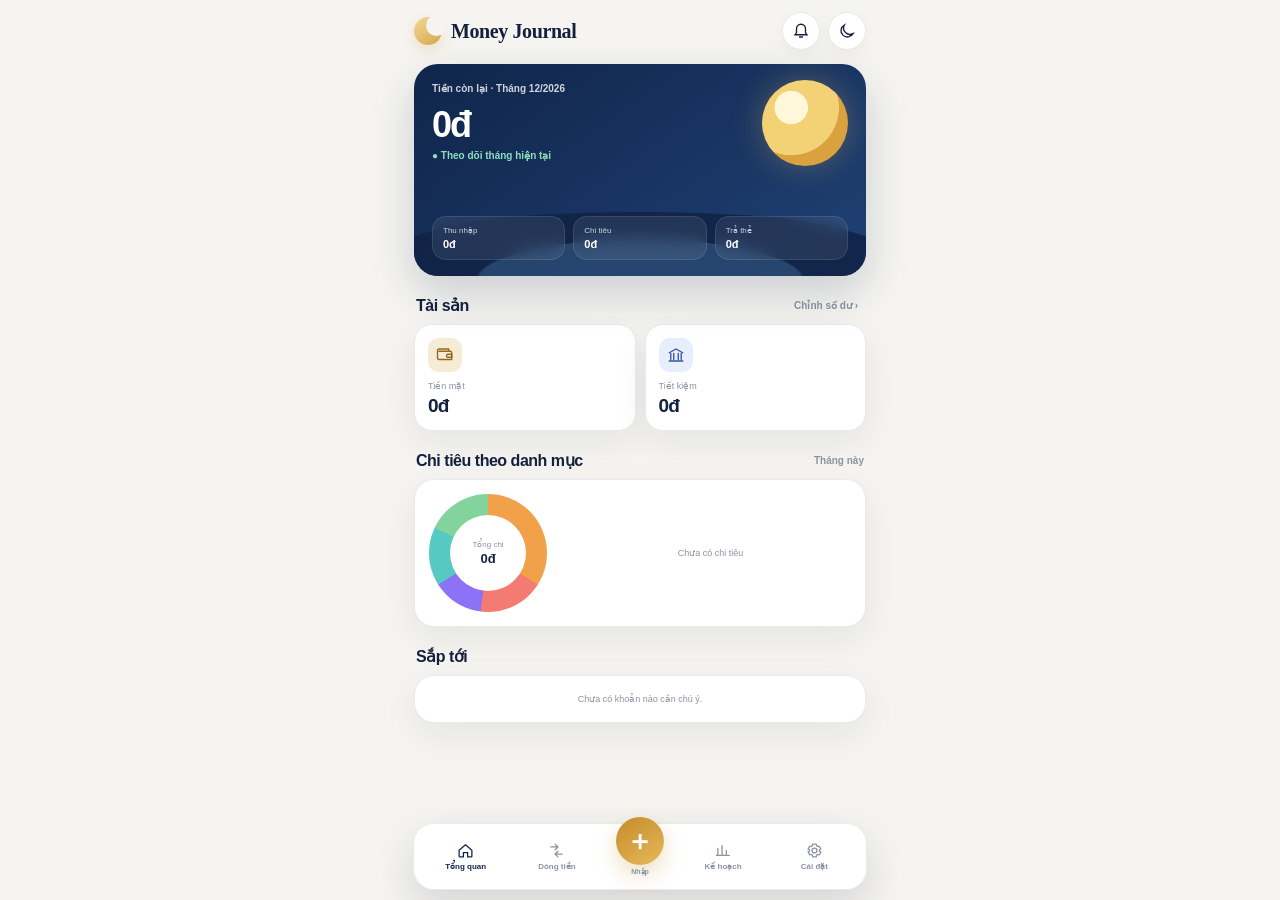
==== index.html @ 88f32cf6 "feat: switch app shell to V12 reference-inspired UI" ====
<!doctype html><html lang="vi"><head><meta charset="utf-8"><meta name="viewport" content="width=device-width,initial-scale=1,viewport-fit=cover,user-scalable=no"><meta name="theme-color" content="#f5f4f0"><meta name="apple-mobile-web-app-capable" content="yes"><meta name="apple-mobile-web-app-status-bar-style" content="default"><meta name="apple-mobile-web-app-title" content="Money Journal"><link rel="manifest" href="manifest.webmanifest"><link rel="icon" href="icon.svg" type="image/svg+xml"><title>Money Journal</title><script>(function(){try{document.documentElement.dataset.theme=localStorage.getItem('mj_theme_mode')==='dark'?'dark':'light'}catch(e){}})();</script><link rel="stylesheet" href="./v120.css?v=1200"></head><body><div class="app"><header class="topbar"><div class="brand"><span class="brand-mark"></span><b>Money Journal</b></div><div class="top-actions"><button class="icon-btn" aria-label="Thông báo"><svg viewBox="0 0 24 24" fill="none" stroke="currentColor" stroke-width="1.8" stroke-linecap="round"><path d="M6 9a6 6 0 0 1 12 0v5l2 3H4l2-3zM10 20h4"/></svg></button><button class="icon-btn" id="themeBtn" aria-label="Đổi giao diện"><svg viewBox="0 0 24 24" fill="none" stroke="currentColor" stroke-width="1.8" stroke-linecap="round"><path d="M20 15.5A8.5 8.5 0 0 1 8.5 4 8.5 8.5 0 1 0 20 15.5Z"/></svg></button></div></header><main id="screen" class="screen"></main></div><nav class="bottom-nav" aria-label="Điều hướng"><button class="active" data-page="home"><svg viewBox="0 0 24 24" fill="none" stroke="currentColor" stroke-width="1.8" stroke-linecap="round" stroke-linejoin="round"><path d="M3 11.5 12 4l9 7.5V20a1 1 0 0 1-1 1h-5v-6H9v6H4a1 1 0 0 1-1-1z"/></svg><span>Tổng quan</span></button><button data-page="flow"><svg viewBox="0 0 24 24" fill="none" stroke="currentColor" stroke-width="1.8" stroke-linecap="round" stroke-linejoin="round"><path d="M4 7h10M10 3l4 4-4 4M20 17H10m4-4-4 4 4 4"/></svg><span>Dòng tiền</span></button><button class="add" id="addBtn" aria-label="Nhập giao dịch"><span>＋</span><small>Nhập</small></button><button data-page="plan"><svg viewBox="0 0 24 24" fill="none" stroke="currentColor" stroke-width="1.8" stroke-linecap="round"><path d="M4 19V9m6 10V5m6 14v-7m4 7H2"/></svg><span>Kế hoạch</span></button><button data-page="settings"><svg viewBox="0 0 24 24" fill="none" stroke="currentColor" stroke-width="1.8" stroke-linecap="round" stroke-linejoin="round"><circle cx="12" cy="12" r="3.5"/><path d="M19 12a7 7 0 0 0-.1-1l2-1-2-4-2 .5a7 7 0 0 0-1.8-1L14.5 3h-5L9 5.5a7 7 0 0 0-1.8 1L5 6 3 10l2 1a7 7 0 0 0 0 2l-2 1 2 4 2.2-.5a7 7 0 0 0 1.8 1L9.5 21h5l.5-2.5a7 7 0 0 0 1.8-1L19 18l2-4-2-1a7 7 0 0 0 0-1Z"/></svg><span>Cài đặt</span></button></nav><div class="overlay" id="overlay"></div><script src="./v120.js?v=1200" defer></script></body></html>
---- v120.css ----
*{box-sizing:border-box}html{color-scheme:light}html[data-theme="dark"]{color-scheme:dark}:root{--bg:#f5f4f0;--surface:#fff;--surface2:#f4f5f7;--ink:#14213d;--muted:#8a93a3;--line:#e8eaf0;--navy:#11264b;--navy2:#1d3a69;--gold:#d6a64b;--gold2:#efc56d;--green:#18a66a;--red:#ed5d6e;--blue:#6f8ff6;--cyan:#55c9c2;--violet:#8c72f6;--orange:#f0a14a;--shadow:0 12px 36px rgba(20,33,61,.07)}html[data-theme="dark"]{--bg:#0b101a;--surface:#111a28;--surface2:#182334;--ink:#f6f8fb;--muted:#91a0b5;--line:#243248;--shadow:0 16px 38px rgba(0,0,0,.28)}html,body{margin:0;min-height:100%;background:var(--bg);color:var(--ink);font-family:-apple-system,BlinkMacSystemFont,"SF Pro Display","Segoe UI",sans-serif;-webkit-tap-highlight-color:transparent}body{padding-bottom:92px}.app{width:min(480px,100%);margin:auto;padding:calc(12px + env(safe-area-inset-top)) 14px 24px}.topbar{display:flex;align-items:center;justify-content:space-between;margin-bottom:14px}.brand{display:flex;align-items:center;gap:9px}.brand-mark{width:28px;height:28px;border-radius:50%;background:linear-gradient(145deg,#f3d995,var(--gold));position:relative;box-shadow:0 5px 14px rgba(214,166,75,.22)}.brand-mark:after{content:"";position:absolute;width:21px;height:21px;border-radius:50%;background:var(--bg);right:-5px;top:-2px}.brand b{font-family:Georgia,"Times New Roman",serif;font-size:20px;letter-spacing:-.02em}.top-actions{display:flex;gap:8px}.icon-btn{width:38px;height:38px;border-radius:50%;border:1px solid var(--line);background:var(--surface);display:grid;place-items:center;color:var(--ink);box-shadow:0 5px 16px rgba(20,33,61,.04)}.icon-btn svg{width:18px;height:18px}.screen{min-height:72vh}.hero{position:relative;overflow:hidden;border-radius:24px;padding:19px 18px 17px;min-height:212px;background:linear-gradient(145deg,#10254a,#1f4175);color:#fff;box-shadow:0 18px 44px rgba(17,38,75,.18)}.hero:before{content:"";position:absolute;width:86px;height:86px;border-radius:50%;right:18px;top:16px;background:radial-gradient(circle at 34% 32%,#fff7d9 0 20%,#f3d276 21% 58%,#d9a23e 59% 100%);box-shadow:0 0 32px rgba(244,205,111,.28)}.hero:after{content:"";position:absolute;left:-10%;right:-10%;height:76px;bottom:-12px;border-radius:50% 50% 0 0;background:radial-gradient(ellipse at 50% 90%,#27476f 0 42%,#102346 43% 74%,transparent 75%);opacity:.9}.hero>*{position:relative;z-index:2}.hero-label{font-size:10px;font-weight:700;opacity:.8}.hero-amount{font-size:36px;font-weight:900;letter-spacing:-.055em;margin:10px 0 4px}.hero-delta{font-size:10px;color:#8de0bd;font-weight:750}.hero-grid{position:absolute;left:18px;right:18px;bottom:16px;display:grid;grid-template-columns:repeat(3,1fr);gap:8px;z-index:3}.hero-stat{background:rgba(255,255,255,.08);border:1px solid rgba(255,255,255,.1);border-radius:14px;padding:9px 10px;backdrop-filter:blur(8px)}.hero-stat small{display:block;font-size:8px;color:#cad3e5}.hero-stat b{display:block;font-size:11px;margin-top:3px}.section-head{display:flex;align-items:center;justify-content:space-between;margin:20px 2px 9px}.section-head h2{margin:0;font-size:16px;letter-spacing:-.03em}.section-head button,.section-head span{border:0;background:none;color:var(--muted);font-size:10px;font-weight:700}.asset-grid{display:grid;grid-template-columns:1fr 1fr;gap:9px}.asset-card{background:var(--surface);border:1px solid var(--line);border-radius:18px;padding:13px;box-shadow:var(--shadow)}.asset-icon,.tx-icon,.cat-icon,.set-icon{width:34px;height:34px;border-radius:11px;display:grid;place-items:center;background:#f6ebd4;color:#946820}.asset-icon.blue{background:#e9eefc;color:#3456a8}.asset-icon svg,.tx-icon svg,.cat-icon svg,.set-icon svg{width:18px;height:18px}.asset-card small{display:block;color:var(--muted);font-size:9px;margin-top:9px}.asset-card b{display:block;font-size:19px;letter-spacing:-.04em;margin-top:4px}.asset-card em{font-style:normal;color:var(--green);font-size:9px;font-weight:750}.panel{background:var(--surface);border:1px solid var(--line);border-radius:20px;box-shadow:var(--shadow)}.category-panel{padding:14px}.cat-top{display:flex;justify-content:space-between;align-items:center;margin-bottom:10px}.cat-top b{font-size:13px}.period-chip{padding:6px 9px;border-radius:999px;background:var(--surface2);font-size:9px;color:var(--muted);font-weight:750}.cat-wrap{display:grid;grid-template-columns:126px 1fr;gap:15px;align-items:center}.donut{--p1:40%;--p2:65%;width:118px;height:118px;border-radius:50%;background:conic-gradient(var(--orange) 0 34%,#f47b72 34% 52%,var(--violet) 52% 66%,var(--cyan) 66% 82%,#83d39c 82% 100%);display:grid;place-items:center}.donut:after{content:"";width:76px;height:76px;border-radius:50%;background:var(--surface);position:absolute}.donut{position:relative}.donut-center{position:relative;z-index:2;text-align:center}.donut-center small{display:block;font-size:8px;color:var(--muted)}.donut-center b{display:block;font-size:13px;margin-top:2px}.legend{display:grid;gap:8px}.legend-row{display:grid;grid-template-columns:8px 1fr auto;gap:7px;align-items:center}.legend-dot{width:8px;height:8px;border-radius:50%}.legend-row b{font-size:9px}.legend-row span{font-size:9px;color:var(--muted)}.upcoming{overflow:hidden}.up-row{display:grid;grid-template-columns:36px minmax(0,1fr) auto;gap:10px;align-items:center;padding:12px 13px;border-bottom:1px solid var(--line)}.up-row:last-child{border-bottom:0}.up-row .tx-icon{width:34px;height:34px}.up-row b{display:block;font-size:11px}.up-row small{display:block;margin-top:2px;font-size:9px;color:var(--muted)}.up-row strong{font-size:11px}.page-head{display:flex;justify-content:space-between;align-items:center;margin-bottom:12px}.page-head h1{margin:0;font-family:Georgia,"Times New Roman",serif;font-size:26px}.page-head .actions{display:flex;gap:7px}.seg{display:grid;grid-template-columns:repeat(3,1fr);background:var(--surface2);border-radius:13px;padding:3px;margin-bottom:10px}.seg button{height:36px;border:0;border-radius:10px;background:transparent;color:var(--muted);font-size:10px;font-weight:800}.seg button.active{background:var(--navy);color:#fff;box-shadow:0 6px 14px rgba(17,38,75,.14)}.search-wrap{position:relative;margin-bottom:10px}.search-wrap svg{position:absolute;left:12px;top:50%;transform:translateY(-50%);width:16px;height:16px;color:var(--muted)}.search{width:100%;height:42px;border:1px solid var(--line);border-radius:13px;background:var(--surface);color:var(--ink);padding:0 40px;font-size:11px}.summary-card{padding:13px;margin-bottom:12px}.summary-title{font-size:10px;font-weight:800;margin-bottom:10px}.summary-grid{display:grid;grid-template-columns:1fr 1fr;gap:8px}.summary-grid div{padding-right:8px;border-right:1px solid var(--line)}.summary-grid div:last-child{border-right:0}.summary-grid small{display:block;color:var(--muted);font-size:8px}.summary-grid b{display:block;font-size:17px;margin-top:4px}.summary-grid .income b{color:var(--green)}.summary-grid .out b{color:var(--red)}.flow-bar{height:7px;border-radius:99px;overflow:hidden;background:var(--surface2);display:flex;margin-top:11px}.flow-bar i:first-child{background:#64d7b4}.flow-bar i:last-child{background:#f39aaa}.day-head{display:flex;justify-content:space-between;margin:14px 2px 3px}.day-head b{font-size:11px}.day-head span{font-size:10px;color:var(--muted)}.tx-list{overflow:hidden}.tx{display:grid;grid-template-columns:38px minmax(0,1fr) auto;gap:10px;align-items:center;width:100%;padding:10px 12px;border:0;border-bottom:1px solid var(--line);background:transparent;color:inherit;text-align:left}.tx:last-child{border-bottom:0}.tx-icon{border-radius:50%}.tx-main b{display:block;font-size:11px}.tx-main small{display:block;color:var(--muted);font-size:8.5px;margin-top:2px}.tx-right{text-align:right}.tx-right b{display:block;font-size:10.5px}.tx-right small{display:block;color:var(--muted);font-size:8px;margin-top:2px}.add-screen{max-width:460px;margin:auto}.add-title{display:flex;align-items:center;justify-content:space-between;margin-bottom:12px}.add-title h1{font-family:Georgia,"Times New Roman",serif;font-size:24px;margin:0}.type-toggle{display:grid;grid-template-columns:1fr 1fr;background:var(--surface2);padding:3px;border-radius:13px;margin-bottom:12px}.type-toggle button{height:38px;border:0;background:transparent;border-radius:10px;font-size:10px;font-weight:800;color:var(--muted)}.type-toggle button.active{background:var(--navy);color:#fff}.cat-scroller{display:flex;gap:9px;overflow:auto;scrollbar-width:none;margin-bottom:14px}.cat-scroller::-webkit-scrollbar{display:none}.cat-choice{min-width:58px;text-align:center;border:0;background:none;color:var(--muted)}.cat-choice .cat-icon{margin:auto;border-radius:50%;background:var(--surface2);color:var(--ink)}.cat-choice.active .cat-icon{background:#fff1d4;color:#a36e14;outline:1px solid #edce88}.cat-choice span{display:block;font-size:8px;margin-top:5px}.field{margin-bottom:10px}.field label{display:block;font-size:9px;color:var(--muted);margin:0 0 5px 2px}.input-row{display:flex;align-items:center;gap:10px;min-height:48px;border:1px solid var(--line);background:var(--surface);border-radius:13px;padding:0 12px}.input-row svg{width:17px;height:17px;color:var(--ink);flex:0 0 auto}.input-row input,.input-row select{width:100%;border:0;outline:0;background:transparent;color:var(--ink);font:600 11px inherit}.amount-input{height:62px;font-size:27px!important;font-weight:900!important;letter-spacing:-.04em}.attach-box{border:1px dashed #cfd5df;border-radius:16px;padding:9px;display:grid;grid-template-columns:1fr 1fr;gap:8px;background:color-mix(in srgb,var(--surface) 70%,transparent)}.attach-btn{border:0;border-radius:12px;background:var(--surface2);min-height:64px;color:var(--ink);display:grid;place-items:center;align-content:center;gap:5px;font-size:9px;font-weight:750}.attach-btn svg{width:20px;height:20px}.attach-note{grid-column:1/-1;text-align:center;color:var(--muted);font-size:8px}.save-btn{width:100%;height:48px;border:0;border-radius:14px;background:var(--navy);color:#fff;font-size:11px;font-weight:850;margin-top:14px}.budget-card{padding:14px}.ring-row{display:grid;grid-template-columns:112px 1fr;gap:14px;align-items:center}.budget-ring{--pct:68%;width:104px;height:104px;border-radius:50%;background:conic-gradient(var(--gold) var(--pct),var(--surface2) 0);display:grid;place-items:center;position:relative}.budget-ring:after{content:"";position:absolute;inset:12px;border-radius:50%;background:var(--surface)}.budget-ring b{position:relative;z-index:2;font-size:21px}.budget-meta{display:grid;gap:10px}.budget-meta small{display:block;color:var(--muted);font-size:8px}.budget-meta b{display:block;font-size:12px;margin-top:2px}.goal-card{display:grid;grid-template-columns:1fr 72px;gap:10px;align-items:center;padding:14px;margin-top:10px}.goal-card b{display:block;font-size:12px}.goal-card small{display:block;color:var(--muted);font-size:8px;margin-top:3px}.goal-art{width:68px;height:68px;border-radius:50%;background:linear-gradient(#dbe5f5 0 45%,#f2a98a 46% 50%,#41628a 51% 100%);position:relative;overflow:hidden}.goal-art:after{content:"";position:absolute;width:28px;height:28px;border-radius:50%;background:#fff2cc;right:8px;top:7px}.meter{height:5px;border-radius:99px;background:var(--surface2);overflow:hidden;margin-top:9px}.meter i{display:block;height:100%;border-radius:99px;background:linear-gradient(90deg,var(--navy),#6f8ff6)}.settings-card{overflow:hidden}.setting{display:grid;grid-template-columns:36px 1fr auto;gap:10px;align-items:center;padding:12px;border-bottom:1px solid var(--line)}.setting:last-child{border-bottom:0}.set-icon{width:32px;height:32px;background:var(--surface2);color:var(--ink)}.setting b{display:block;font-size:10.5px}.setting small{display:block;color:var(--muted);font-size:8px;margin-top:2px}.setting button{border:0;background:none;color:var(--muted);font-size:10px;font-weight:800}.danger{color:var(--red)!important}.bottom-nav{position:fixed;left:50%;bottom:calc(10px + env(safe-area-inset-bottom));transform:translateX(-50%);width:min(454px,calc(100% - 16px));height:67px;border:1px solid var(--line);border-radius:21px;background:color-mix(in srgb,var(--surface) 94%,transparent);box-shadow:0 16px 42px rgba(20,33,61,.15);backdrop-filter:blur(22px);display:grid;grid-template-columns:1fr 1fr .82fr 1fr 1fr;z-index:70;padding:6px}.bottom-nav button{border:0;background:none;color:var(--muted);display:grid;place-items:center;align-content:center;gap:3px;font-size:8px;font-weight:750}.bottom-nav svg{width:17px;height:17px}.bottom-nav button.active{color:var(--navy)}html[data-theme="dark"] .bottom-nav button.active{color:var(--gold2)}.bottom-nav .add{margin-top:-20px}.bottom-nav .add span{width:48px;height:48px;border-radius:50%;background:linear-gradient(145deg,#c58b2b,#e6b95a);color:#fff;display:grid;place-items:center;font-size:27px;box-shadow:0 9px 22px rgba(197,139,43,.28)}.bottom-nav .add small{font-size:7px;color:var(--muted)}.empty{padding:18px;text-align:center;color:var(--muted);font-size:9px}.overlay{position:fixed;inset:0;background:rgba(7,13,24,.54);backdrop-filter:blur(8px);display:none;align-items:flex-end;z-index:100}.overlay.show{display:flex}.sheet{width:min(480px,100%);margin:auto;background:var(--surface);border-radius:24px 24px 0 0;padding:14px 14px calc(18px + env(safe-area-inset-bottom))}.sheet h2{margin:0 0 12px;font-size:18px}.sheet-actions{display:flex;gap:8px;margin-top:12px}.sheet-actions button{height:44px;border-radius:12px;font-size:10px;font-weight:800}.sheet-actions .primary{flex:1;border:0;background:var(--navy);color:#fff}.sheet-actions .secondary{border:1px solid var(--line);background:var(--surface2);color:var(--ink);padding:0 13px}@media(max-width:390px){.hero-amount{font-size:32px}.cat-wrap{grid-template-columns:110px 1fr}.donut{width:104px;height:104px}.donut:after{width:67px;height:67px}.asset-card b{font-size:17px}.ring-row{grid-template-columns:100px 1fr}.budget-ring{width:92px;height:92px}}
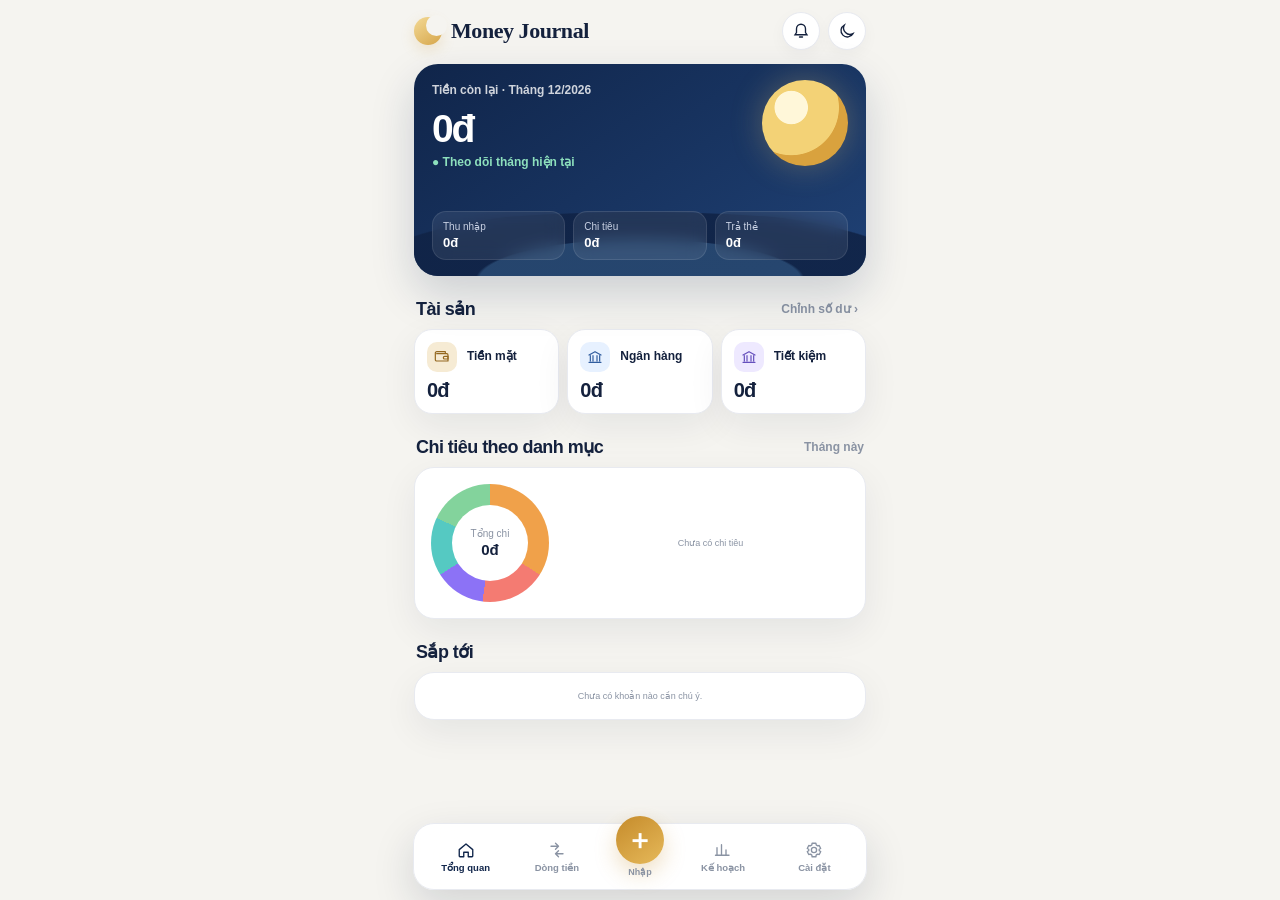
==== commit 93ba9f44: "Load V12.1 typography and asset reconciliation" ====
--- a/index.html
+++ b/index.html
@@ -1 +1 @@
-<!doctype html><html lang="vi"><head><meta charset="utf-8"><meta name="viewport" content="width=device-width,initial-scale=1,viewport-fit=cover,user-scalable=no"><meta name="theme-color" content="#f5f4f0"><meta name="apple-mobile-web-app-capable" content="yes"><meta name="apple-mobile-web-app-status-bar-style" content="default"><meta name="apple-mobile-web-app-title" content="Money Journal"><link rel="manifest" href="manifest.webmanifest"><link rel="icon" href="icon.svg" type="image/svg+xml"><title>Money Journal</title><script>(function(){try{document.documentElement.dataset.theme=localStorage.getItem('mj_theme_mode')==='dark'?'dark':'light'}catch(e){}})();</script><link rel="stylesheet" href="./v120.css?v=1200"></head><body><div class="app"><header class="topbar"><div class="brand"><span class="brand-mark"></span><b>Money Journal</b></div><div class="top-actions"><button class="icon-btn" aria-label="Thông báo"><svg viewBox="0 0 24 24" fill="none" stroke="currentColor" stroke-width="1.8" stroke-linecap="round"><path d="M6 9a6 6 0 0 1 12 0v5l2 3H4l2-3zM10 20h4"/></svg></button><button class="icon-btn" id="themeBtn" aria-label="Đổi giao diện"><svg viewBox="0 0 24 24" fill="none" stroke="currentColor" stroke-width="1.8" stroke-linecap="round"><path d="M20 15.5A8.5 8.5 0 0 1 8.5 4 8.5 8.5 0 1 0 20 15.5Z"/></svg></button></div></header><main id="screen" class="screen"></main></div><nav class="bottom-nav" aria-label="Điều hướng"><button class="active" data-page="home"><svg viewBox="0 0 24 24" fill="none" stroke="currentColor" stroke-width="1.8" stroke-linecap="round" stroke-linejoin="round"><path d="M3 11.5 12 4l9 7.5V20a1 1 0 0 1-1 1h-5v-6H9v6H4a1 1 0 0 1-1-1z"/></svg><span>Tổng quan</span></button><button data-page="flow"><svg viewBox="0 0 24 24" fill="none" stroke="currentColor" stroke-width="1.8" stroke-linecap="round" stroke-linejoin="round"><path d="M4 7h10M10 3l4 4-4 4M20 17H10m4-4-4 4 4 4"/></svg><span>Dòng tiền</span></button><button class="add" id="addBtn" aria-label="Nhập giao dịch"><span>＋</span><small>Nhập</small></button><button data-page="plan"><svg viewBox="0 0 24 24" fill="none" stroke="currentColor" stroke-width="1.8" stroke-linecap="round"><path d="M4 19V9m6 10V5m6 14v-7m4 7H2"/></svg><span>Kế hoạch</span></button><button data-page="settings"><svg viewBox="0 0 24 24" fill="none" stroke="currentColor" stroke-width="1.8" stroke-linecap="round" stroke-linejoin="round"><circle cx="12" cy="12" r="3.5"/><path d="M19 12a7 7 0 0 0-.1-1l2-1-2-4-2 .5a7 7 0 0 0-1.8-1L14.5 3h-5L9 5.5a7 7 0 0 0-1.8 1L5 6 3 10l2 1a7 7 0 0 0 0 2l-2 1 2 4 2.2-.5a7 7 0 0 0 1.8 1L9.5 21h5l.5-2.5a7 7 0 0 0 1.8-1L19 18l2-4-2-1a7 7 0 0 0 0-1Z"/></svg><span>Cài đặt</span></button></nav><div class="overlay" id="overlay"></div><script src="./v120.js?v=1200" defer></script></body></html>+<!doctype html><html lang="vi"><head><meta charset="utf-8"><meta name="viewport" content="width=device-width,initial-scale=1,viewport-fit=cover,user-scalable=no"><meta name="theme-color" content="#f5f4f0"><meta name="apple-mobile-web-app-capable" content="yes"><meta name="apple-mobile-web-app-status-bar-style" content="default"><meta name="apple-mobile-web-app-title" content="Money Journal"><link rel="manifest" href="manifest.webmanifest"><link rel="icon" href="icon.svg" type="image/svg+xml"><title>Money Journal</title><script>(function(){try{document.documentElement.dataset.theme=localStorage.getItem('mj_theme_mode')==='dark'?'dark':'light'}catch(e){}})();</script><script>(async()=>{try{if('serviceWorker'in navigator){const regs=await navigator.serviceWorker.getRegistrations();await Promise.all(regs.map(r=>r.unregister()))}if('caches'in window){const keys=await caches.keys();await Promise.all(keys.map(k=>caches.delete(k)))}}catch(e){}})();</script><link rel="stylesheet" href="./v120.css?v=1210"><link rel="stylesheet" href="./v121.css?v=1210"></head><body><div class="app"><header class="topbar"><div class="brand"><span class="brand-mark"></span><b>Money Journal</b></div><div class="top-actions"><button class="icon-btn" aria-label="Thông báo"><svg viewBox="0 0 24 24" fill="none" stroke="currentColor" stroke-width="1.8" stroke-linecap="round"><path d="M6 9a6 6 0 0 1 12 0v5l2 3H4l2-3zM10 20h4"/></svg></button><button class="icon-btn" id="themeBtn" aria-label="Đổi giao diện"><svg viewBox="0 0 24 24" fill="none" stroke="currentColor" stroke-width="1.8" stroke-linecap="round"><path d="M20 15.5A8.5 8.5 0 0 1 8.5 4 8.5 8.5 0 1 0 20 15.5Z"/></svg></button></div></header><main id="screen" class="screen"></main></div><nav class="bottom-nav" aria-label="Điều hướng"><button class="active" data-page="home"><svg viewBox="0 0 24 24" fill="none" stroke="currentColor" stroke-width="1.8" stroke-linecap="round" stroke-linejoin="round"><path d="M3 11.5 12 4l9 7.5V20a1 1 0 0 1-1 1h-5v-6H9v6H4a1 1 0 0 1-1-1z"/></svg><span>Tổng quan</span></button><button data-page="flow"><svg viewBox="0 0 24 24" fill="none" stroke="currentColor" stroke-width="1.8" stroke-linecap="round" stroke-linejoin="round"><path d="M4 7h10M10 3l4 4-4 4M20 17H10m4-4-4 4 4 4"/></svg><span>Dòng tiền</span></button><button class="add" id="addBtn" aria-label="Nhập giao dịch"><span>＋</span><small>Nhập</small></button><button data-page="plan"><svg viewBox="0 0 24 24" fill="none" stroke="currentColor" stroke-width="1.8" stroke-linecap="round"><path d="M4 19V9m6 10V5m6 14v-7m4 7H2"/></svg><span>Kế hoạch</span></button><button data-page="settings"><svg viewBox="0 0 24 24" fill="none" stroke="currentColor" stroke-width="1.8" stroke-linecap="round" stroke-linejoin="round"><circle cx="12" cy="12" r="3.5"/><path d="M19 12a7 7 0 0 0-.1-1l2-1-2-4-2 .5a7 7 0 0 0-1.8-1L14.5 3h-5L9 5.5a7 7 0 0 0-1.8 1L5 6 3 10l2 1a7 7 0 0 0 0 2l-2 1 2 4 2.2-.5a7 7 0 0 0 1.8 1L9.5 21h5l.5-2.5a7 7 0 0 0 1.8-1L19 18l2-4-2-1a7 7 0 0 0 0-1Z"/></svg><span>Cài đặt</span></button></nav><div class="overlay" id="overlay"></div><script src="./v120.js?v=1210" defer></script><script src="./v121.js?v=1210" defer></script></body></html>
--- a/v121.css
+++ b/v121.css
@@ -0,0 +1,13 @@
+/* V12.1 readability + asset reconciliation pass */
+html,body{font-size:16px}
+.brand b{font-size:22px}
+.hero-label{font-size:12px}.hero-amount{font-size:39px}.hero-delta{font-size:12px}.hero-stat small{font-size:10px}.hero-stat b{font-size:13px}
+.section-head{margin-top:22px}.section-head h2{font-size:18px}.section-head button,.section-head span{font-size:12px}
+.asset-grid{grid-template-columns:repeat(3,minmax(0,1fr));gap:8px}.asset-card{padding:12px;border-radius:18px;display:grid;grid-template-columns:32px minmax(0,1fr);grid-template-rows:auto auto;column-gap:8px;row-gap:8px;align-items:center;min-width:0}.asset-icon{grid-column:1;grid-row:1;width:30px;height:30px;border-radius:10px}.asset-icon svg{width:16px;height:16px}.asset-card small{grid-column:2;grid-row:1;margin:0;font-size:12px;line-height:1.15;color:var(--ink);font-weight:700;white-space:nowrap;overflow:hidden;text-overflow:ellipsis}.asset-card b{grid-column:1/-1;grid-row:2;margin:0;font-size:20px;line-height:1.05;letter-spacing:-.04em;white-space:nowrap}.asset-icon.bank-live{background:#e7f1ff;color:#315d9f}.asset-icon.save-live{background:#eee9ff;color:#6550bd}
+.category-panel{padding:16px}.donut-center small{font-size:10px}.donut-center b{font-size:15px}.legend-row b,.legend-row span{font-size:11px}.up-row b{font-size:13px}.up-row small{font-size:11px}.up-row strong{font-size:13px}
+.page-head h1{font-size:29px}.seg button{font-size:12px}.search{font-size:13px}.summary-title{font-size:12px}.summary-grid small{font-size:10px}.summary-grid b{font-size:18px}.day-head b{font-size:13px}.day-head span{font-size:12px}
+.tx{grid-template-columns:40px minmax(0,1fr) auto;padding:12px}.tx-main b{font-size:13px}.tx-main small{font-size:10.5px}.tx-right b{font-size:12px}.tx-right small{font-size:10px}
+.add-title h1{font-size:26px}.type-toggle button{font-size:12px}.cat-choice span{font-size:10px}.field label{font-size:11px}.input-row input,.input-row select{font-size:13px}.amount-input{font-size:30px!important}.attach-btn{font-size:11px}.attach-note{font-size:10px}.save-btn{font-size:13px}
+.budget-meta small{font-size:10px}.budget-meta b{font-size:13px}.goal-card b{font-size:13px}.goal-card small{font-size:10px}.setting b{font-size:12px}.setting small{font-size:10px}.setting button{font-size:11px}
+.bottom-nav button{font-size:9.5px}.bottom-nav svg{width:18px;height:18px}.bottom-nav .add small{font-size:9px}
+@media(max-width:390px){.asset-card{grid-template-columns:28px minmax(0,1fr);padding:10px;column-gap:6px}.asset-icon{width:28px;height:28px}.asset-card small{font-size:11px}.asset-card b{font-size:17px}.hero-amount{font-size:37px}.section-head h2{font-size:17px}}
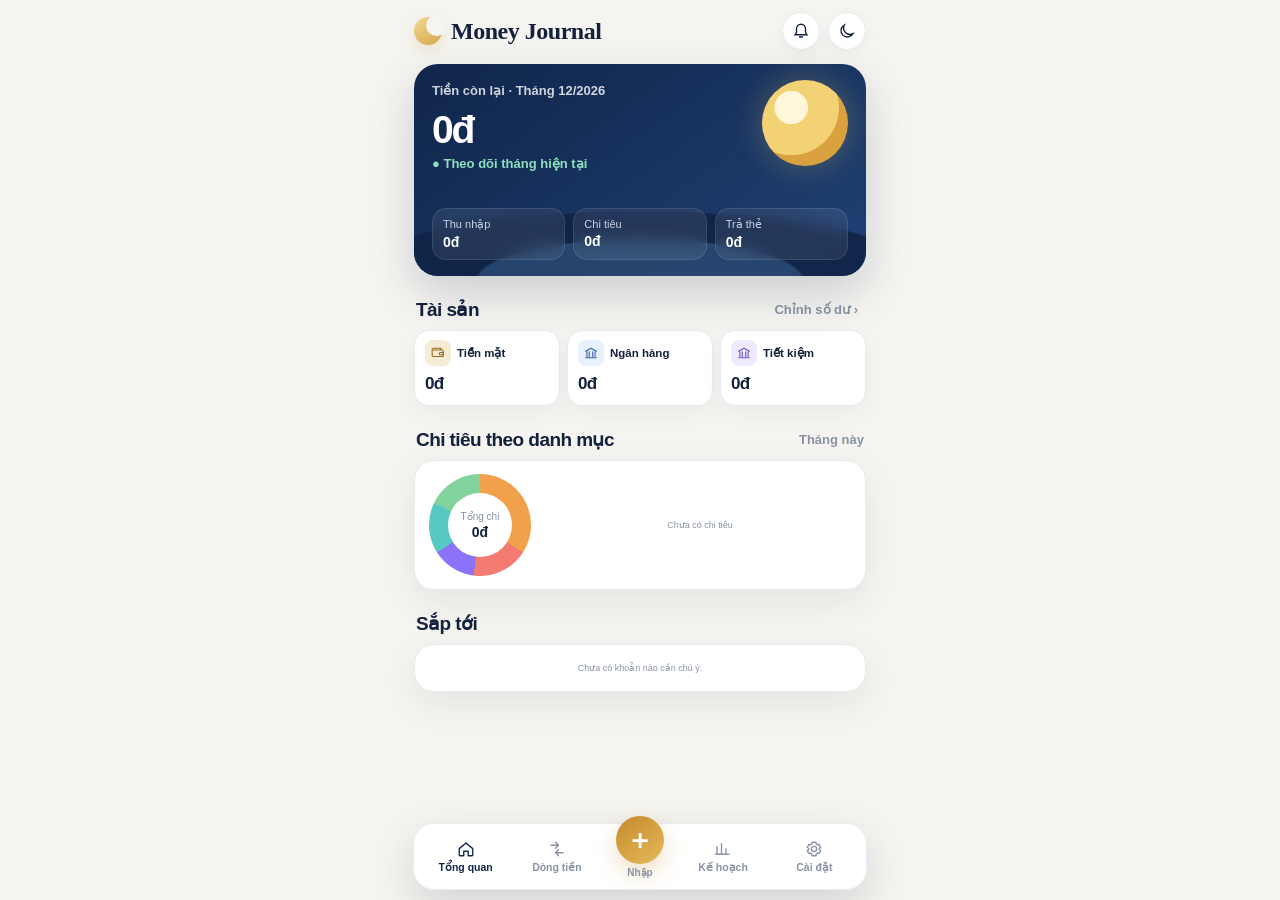
==== commit 5bec5d89: "Promote V12.4 partner reimbursement view to main app" ====
--- a/index.html
+++ b/index.html
@@ -1 +1 @@
-<!doctype html><html lang="vi"><head><meta charset="utf-8"><meta name="viewport" content="width=device-width,initial-scale=1,viewport-fit=cover,user-scalable=no"><meta name="theme-color" content="#f5f4f0"><meta name="apple-mobile-web-app-capable" content="yes"><meta name="apple-mobile-web-app-status-bar-style" content="default"><meta name="apple-mobile-web-app-title" content="Money Journal"><link rel="manifest" href="manifest.webmanifest"><link rel="icon" href="icon.svg" type="image/svg+xml"><title>Money Journal</title><script>(function(){try{document.documentElement.dataset.theme=localStorage.getItem('mj_theme_mode')==='dark'?'dark':'light'}catch(e){}})();</script><script>(async()=>{try{if('serviceWorker'in navigator){const regs=await navigator.serviceWorker.getRegistrations();await Promise.all(regs.map(r=>r.unregister()))}if('caches'in window){const keys=await caches.keys();await Promise.all(keys.map(k=>caches.delete(k)))}}catch(e){}})();</script><link rel="stylesheet" href="./v120.css?v=1210"><link rel="stylesheet" href="./v121.css?v=1210"></head><body><div class="app"><header class="topbar"><div class="brand"><span class="brand-mark"></span><b>Money Journal</b></div><div class="top-actions"><button class="icon-btn" aria-label="Thông báo"><svg viewBox="0 0 24 24" fill="none" stroke="currentColor" stroke-width="1.8" stroke-linecap="round"><path d="M6 9a6 6 0 0 1 12 0v5l2 3H4l2-3zM10 20h4"/></svg></button><button class="icon-btn" id="themeBtn" aria-label="Đổi giao diện"><svg viewBox="0 0 24 24" fill="none" stroke="currentColor" stroke-width="1.8" stroke-linecap="round"><path d="M20 15.5A8.5 8.5 0 0 1 8.5 4 8.5 8.5 0 1 0 20 15.5Z"/></svg></button></div></header><main id="screen" class="screen"></main></div><nav class="bottom-nav" aria-label="Điều hướng"><button class="active" data-page="home"><svg viewBox="0 0 24 24" fill="none" stroke="currentColor" stroke-width="1.8" stroke-linecap="round" stroke-linejoin="round"><path d="M3 11.5 12 4l9 7.5V20a1 1 0 0 1-1 1h-5v-6H9v6H4a1 1 0 0 1-1-1z"/></svg><span>Tổng quan</span></button><button data-page="flow"><svg viewBox="0 0 24 24" fill="none" stroke="currentColor" stroke-width="1.8" stroke-linecap="round" stroke-linejoin="round"><path d="M4 7h10M10 3l4 4-4 4M20 17H10m4-4-4 4 4 4"/></svg><span>Dòng tiền</span></button><button class="add" id="addBtn" aria-label="Nhập giao dịch"><span>＋</span><small>Nhập</small></button><button data-page="plan"><svg viewBox="0 0 24 24" fill="none" stroke="currentColor" stroke-width="1.8" stroke-linecap="round"><path d="M4 19V9m6 10V5m6 14v-7m4 7H2"/></svg><span>Kế hoạch</span></button><button data-page="settings"><svg viewBox="0 0 24 24" fill="none" stroke="currentColor" stroke-width="1.8" stroke-linecap="round" stroke-linejoin="round"><circle cx="12" cy="12" r="3.5"/><path d="M19 12a7 7 0 0 0-.1-1l2-1-2-4-2 .5a7 7 0 0 0-1.8-1L14.5 3h-5L9 5.5a7 7 0 0 0-1.8 1L5 6 3 10l2 1a7 7 0 0 0 0 2l-2 1 2 4 2.2-.5a7 7 0 0 0 1.8 1L9.5 21h5l.5-2.5a7 7 0 0 0 1.8-1L19 18l2-4-2-1a7 7 0 0 0 0-1Z"/></svg><span>Cài đặt</span></button></nav><div class="overlay" id="overlay"></div><script src="./v120.js?v=1210" defer></script><script src="./v121.js?v=1210" defer></script></body></html>+<!doctype html><html lang="vi"><head><meta charset="utf-8"><meta name="viewport" content="width=device-width,initial-scale=1,viewport-fit=cover,user-scalable=no"><meta name="theme-color" content="#f5f4f0"><meta name="apple-mobile-web-app-capable" content="yes"><meta name="apple-mobile-web-app-status-bar-style" content="default"><meta name="apple-mobile-web-app-title" content="Money Journal"><link rel="manifest" href="manifest.webmanifest"><link rel="icon" href="icon.svg" type="image/svg+xml"><title>Money Journal</title><script>(function(){try{document.documentElement.dataset.theme=localStorage.getItem('mj_theme_mode')==='dark'?'dark':'light'}catch(e){}})();</script><script>(async()=>{try{if('serviceWorker'in navigator){const regs=await navigator.serviceWorker.getRegistrations();await Promise.all(regs.map(r=>r.unregister()))}if('caches'in window){const keys=await caches.keys();await Promise.all(keys.map(k=>caches.delete(k)))}}catch(e){}})();</script><link rel="stylesheet" href="./v120.css?v=1240"><link rel="stylesheet" href="./v121.css?v=1240"><link rel="stylesheet" href="./v122.css?v=1240"><link rel="stylesheet" href="./v123.css?v=1240"><link rel="stylesheet" href="./v124.css?v=1240"></head><body><div class="app"><header class="topbar"><div class="brand"><span class="brand-mark"></span><b>Money Journal</b></div><div class="top-actions"><button class="icon-btn" aria-label="Thông báo"><svg viewBox="0 0 24 24" fill="none" stroke="currentColor" stroke-width="1.8" stroke-linecap="round"><path d="M6 9a6 6 0 0 1 12 0v5l2 3H4l2-3zM10 20h4"/></svg></button><button class="icon-btn" id="themeBtn" aria-label="Đổi giao diện"><svg viewBox="0 0 24 24" fill="none" stroke="currentColor" stroke-width="1.8" stroke-linecap="round"><path d="M20 15.5A8.5 8.5 0 0 1 8.5 4 8.5 8.5 0 1 0 20 15.5Z"/></svg></button></div></header><main id="screen" class="screen"></main></div><nav class="bottom-nav" aria-label="Điều hướng"><button class="active" data-page="home"><svg viewBox="0 0 24 24" fill="none" stroke="currentColor" stroke-width="1.8" stroke-linecap="round" stroke-linejoin="round"><path d="M3 11.5 12 4l9 7.5V20a1 1 0 0 1-1 1h-5v-6H9v6H4a1 1 0 0 1-1-1z"/></svg><span>Tổng quan</span></button><button data-page="flow"><svg viewBox="0 0 24 24" fill="none" stroke="currentColor" stroke-width="1.8" stroke-linecap="round" stroke-linejoin="round"><path d="M4 7h10M10 3l4 4-4 4M20 17H10m4-4-4 4 4 4"/></svg><span>Dòng tiền</span></button><button class="add" id="addBtn" aria-label="Nhập giao dịch"><span>＋</span><small>Nhập</small></button><button data-page="plan"><svg viewBox="0 0 24 24" fill="none" stroke="currentColor" stroke-width="1.8" stroke-linecap="round"><path d="M4 19V9m6 10V5m6 14v-7m4 7H2"/></svg><span>Kế hoạch</span></button><button data-page="settings"><svg viewBox="0 0 24 24" fill="none" stroke="currentColor" stroke-width="1.8" stroke-linecap="round" stroke-linejoin="round"><circle cx="12" cy="12" r="3.5"/><path d="M19 12a7 7 0 0 0-.1-1l2-1-2-4-2 .5a7 7 0 0 0-1.8-1L14.5 3h-5L9 5.5a7 7 0 0 0-1.8 1L5 6 3 10l2 1a7 7 0 0 0 0 2l-2 1 2 4 2.2-.5a7 7 0 0 0 1.8 1L9.5 21h5l.5-2.5a7 7 0 0 0 1.8-1L19 18l2-4-2-1a7 7 0 0 0 0-1Z"/></svg><span>Cài đặt</span></button></nav><div class="overlay" id="overlay"></div><script src="./v120.js?v=1240" defer></script><script src="./v121.js?v=1240" defer></script><script src="./v123.js?v=1240" defer></script><script src="./v124.js?v=1240" defer></script></body></html>
--- a/v122.css
+++ b/v122.css
@@ -0,0 +1,15 @@
+/* V12.2 visible refinement: asset hierarchy + compact legend + larger readable type */
+html,body{font-size:17px}
+.brand b{font-size:24px}.hero-label{font-size:13px}.hero-delta{font-size:13px}.hero-stat small{font-size:11px}.hero-stat b{font-size:14px}
+.section-head h2{font-size:19px}.section-head button,.section-head span{font-size:13px}
+/* Asset cards: icon + title are one clear header row, value below */
+.asset-grid{grid-template-columns:repeat(3,minmax(0,1fr));gap:9px}
+.asset-card{display:grid!important;grid-template-columns:34px minmax(0,1fr)!important;grid-template-rows:34px auto!important;gap:9px 8px!important;align-items:center!important;padding:13px!important;min-height:104px!important}
+.asset-card .asset-icon{grid-column:1!important;grid-row:1!important;width:34px!important;height:34px!important;margin:0!important}
+.asset-card small{grid-column:2!important;grid-row:1!important;align-self:center!important;margin:0!important;font-size:13px!important;font-weight:800!important;color:var(--ink)!important;line-height:1.15!important}
+.asset-card b{grid-column:1/-1!important;grid-row:2!important;margin:0!important;font-size:21px!important;line-height:1!important;white-space:nowrap!important}
+/* Donut: percentage sits immediately beside category, not stranded at the far edge */
+.category-panel{padding:16px 15px!important}.cat-wrap{grid-template-columns:124px minmax(0,1fr)!important;gap:14px!important}.legend{gap:9px!important}.legend-row{display:grid!important;grid-template-columns:9px max-content max-content!important;justify-content:start!important;align-items:center!important;column-gap:7px!important}.legend-row b{font-size:13px!important;white-space:nowrap!important}.legend-row span{font-size:12px!important;font-weight:800!important;color:var(--muted)!important;background:var(--surface2)!important;border-radius:999px!important;padding:2px 6px!important;white-space:nowrap!important}.legend-dot{width:9px!important;height:9px!important}.donut-center small{font-size:11px!important}.donut-center b{font-size:16px!important}
+/* Readability pass across the rest of the app */
+.page-head h1{font-size:31px}.seg button{font-size:13px}.search{font-size:14px}.summary-title{font-size:13px}.summary-grid small{font-size:11px}.summary-grid b{font-size:19px}.day-head b{font-size:14px}.day-head span{font-size:13px}.tx-main b{font-size:14px}.tx-main small{font-size:11.5px}.tx-right b{font-size:13px}.tx-right small{font-size:11px}.add-title h1{font-size:28px}.type-toggle button{font-size:13px}.cat-choice span{font-size:11px}.field label{font-size:12px}.input-row input,.input-row select{font-size:14px}.setting b{font-size:13px}.setting small{font-size:11px}.bottom-nav button{font-size:10.5px}.bottom-nav .add small{font-size:10px}
+@media(max-width:390px){.asset-grid{gap:7px}.asset-card{padding:10px!important;grid-template-columns:30px minmax(0,1fr)!important;grid-template-rows:30px auto!important}.asset-card .asset-icon{width:30px!important;height:30px!important}.asset-card small{font-size:11.5px!important}.asset-card b{font-size:17px!important}.cat-wrap{grid-template-columns:112px minmax(0,1fr)!important;gap:10px!important}.legend-row{grid-template-columns:8px max-content max-content!important;column-gap:5px!important}.legend-row b{font-size:11.5px!important}.legend-row span{font-size:11px!important;padding:2px 5px!important}}
--- a/v123.css
+++ b/v123.css
@@ -0,0 +1,13 @@
+/* V12.3 compact assets + truthful donut */
+/* Asset cards should support the page, not dominate it */
+.asset-grid{grid-template-columns:repeat(3,minmax(0,1fr))!important;gap:7px!important}
+.asset-card{min-height:76px!important;padding:9px 10px!important;border-radius:15px!important;grid-template-columns:26px minmax(0,1fr)!important;grid-template-rows:26px auto!important;gap:6px 6px!important;box-shadow:0 7px 22px rgba(20,33,61,.045)!important}
+.asset-card .asset-icon{width:26px!important;height:26px!important;border-radius:8px!important}
+.asset-card .asset-icon svg{width:14px!important;height:14px!important}
+.asset-card small{font-size:11.5px!important;font-weight:750!important;line-height:1.1!important}
+.asset-card b{font-size:17px!important;line-height:1.05!important;letter-spacing:-.035em!important}
+
+/* Category block: compact and internally consistent */
+.category-panel{padding:13px 14px!important}.cat-wrap{grid-template-columns:108px minmax(0,1fr)!important;gap:12px!important}.donut{width:102px!important;height:102px!important}.donut:after{width:64px!important;height:64px!important}.donut-center small{font-size:10px!important}.donut-center b{font-size:14px!important}.legend{gap:7px!important}.legend-row{grid-template-columns:8px max-content max-content!important;column-gap:6px!important}.legend-dot{width:8px!important;height:8px!important}.legend-row b{font-size:12px!important}.legend-row span{font-size:11px!important;padding:1px 5px!important}
+
+@media(max-width:390px){.asset-card{min-height:70px!important;padding:8px!important;grid-template-columns:24px minmax(0,1fr)!important;grid-template-rows:24px auto!important}.asset-card .asset-icon{width:24px!important;height:24px!important}.asset-card small{font-size:10.5px!important}.asset-card b{font-size:15px!important}.cat-wrap{grid-template-columns:96px minmax(0,1fr)!important;gap:9px!important}.donut{width:92px!important;height:92px!important}.donut:after{width:58px!important;height:58px!important}.legend-row b{font-size:11px!important}.legend-row span{font-size:10.5px!important}}
--- a/v124.css
+++ b/v124.css
@@ -0,0 +1 @@
+.partner-panel{margin-top:14px;padding:15px 14px;border-radius:18px}.partner-title{display:flex;align-items:flex-end;justify-content:space-between;gap:12px;margin-bottom:12px}.partner-title small{font-size:10px;letter-spacing:.12em;color:var(--muted);font-weight:800}.partner-title h2{margin:3px 0 0;font-size:18px}.partner-title>strong{font-size:22px}.partner-summary{display:grid;grid-template-columns:1fr 1fr;gap:8px;margin-bottom:12px}.partner-summary>div{background:var(--surface2);border-radius:14px;padding:10px}.partner-summary small{display:block;font-size:11px;color:var(--muted);margin-bottom:4px}.partner-summary b{font-size:16px}.partner-month{border-top:1px solid var(--line);padding-top:10px;margin-top:10px}.partner-month-head{display:flex;justify-content:space-between;align-items:center;margin-bottom:4px}.partner-month-head b{font-size:14px}.partner-month-head span{font-size:12px;font-weight:800;color:var(--orange)}.partner-row{display:grid;grid-template-columns:minmax(0,1fr) auto;gap:10px;padding:9px 0;border-bottom:1px solid var(--line)}.partner-row-main b,.partner-row-right strong{font-size:13px}.partner-row-main small,.partner-row-right small{display:block;margin-top:2px;font-size:10.5px;color:var(--muted);line-height:1.35}.partner-row-right{text-align:right}.partner-row-right .due{color:var(--orange)}.partner-row-right .paid{color:var(--green)}.partner-total{display:flex;justify-content:space-between;gap:10px;padding-top:9px;font-size:11px}.partner-total span{color:var(--muted)}.partner-total b{font-size:13px}.partner-note{font-size:10.5px;line-height:1.45;color:var(--muted);margin:12px 0 0}.partner-panel+.section-head{margin-top:18px}@media(max-width:390px){.partner-title>strong{font-size:20px}.partner-summary b{font-size:15px}.partner-row{gap:7px}.partner-row-main b,.partner-row-right strong{font-size:12px}}
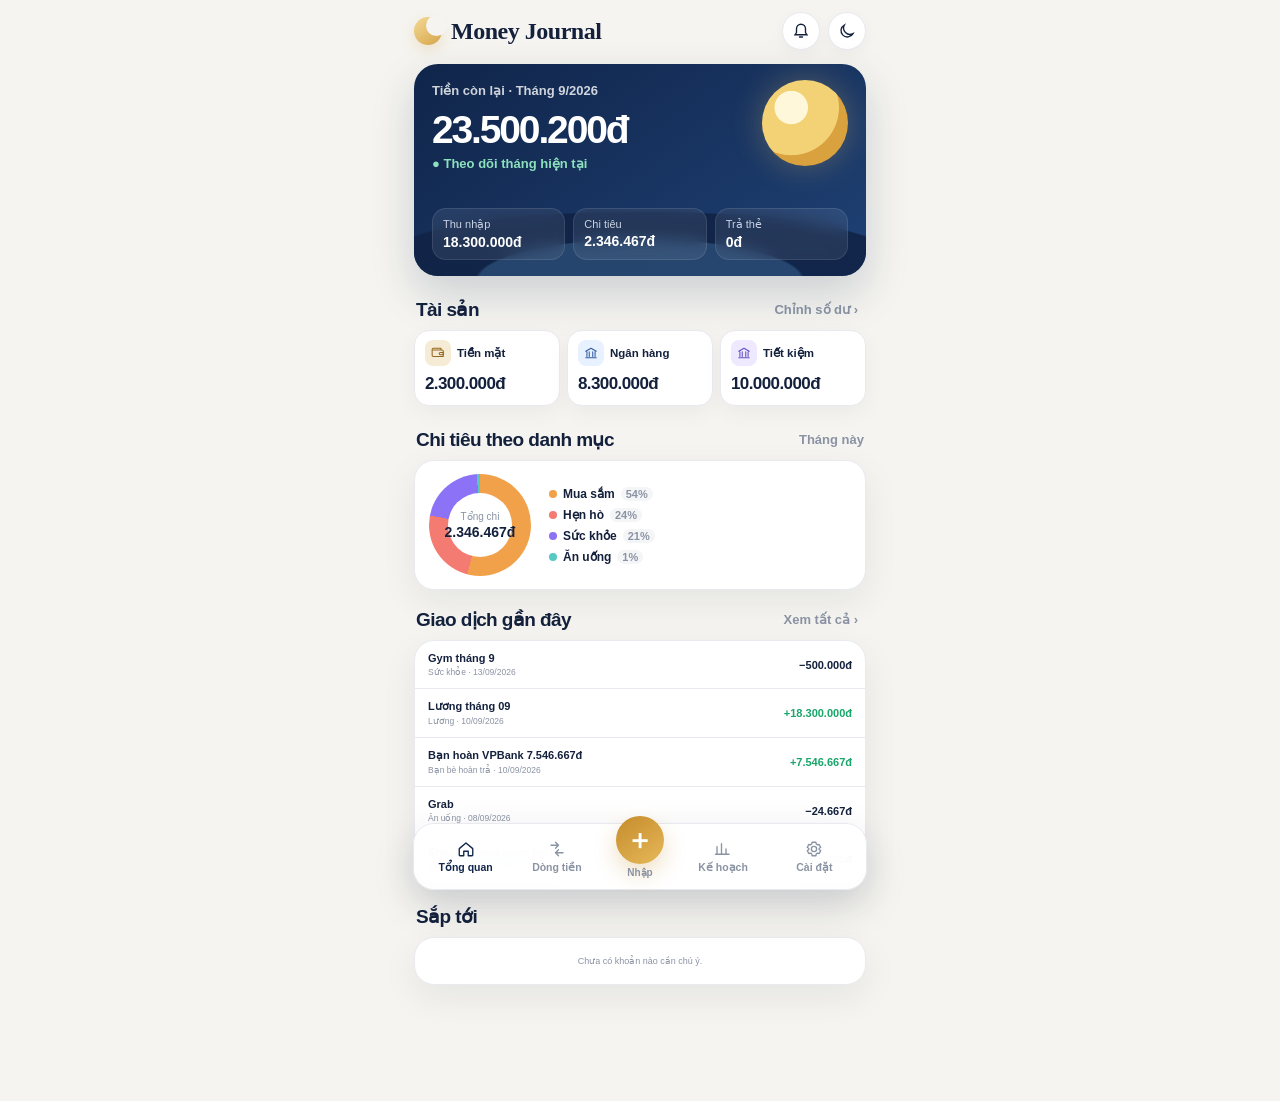
==== commit 78d1d8c0: "Load V12.5 data sync and add-screen polish" ====
--- a/index.html
+++ b/index.html
@@ -1 +1 @@
-<!doctype html><html lang="vi"><head><meta charset="utf-8"><meta name="viewport" content="width=device-width,initial-scale=1,viewport-fit=cover,user-scalable=no"><meta name="theme-color" content="#f5f4f0"><meta name="apple-mobile-web-app-capable" content="yes"><meta name="apple-mobile-web-app-status-bar-style" content="default"><meta name="apple-mobile-web-app-title" content="Money Journal"><link rel="manifest" href="manifest.webmanifest"><link rel="icon" href="icon.svg" type="image/svg+xml"><title>Money Journal</title><script>(function(){try{document.documentElement.dataset.theme=localStorage.getItem('mj_theme_mode')==='dark'?'dark':'light'}catch(e){}})();</script><script>(async()=>{try{if('serviceWorker'in navigator){const regs=await navigator.serviceWorker.getRegistrations();await Promise.all(regs.map(r=>r.unregister()))}if('caches'in window){const keys=await caches.keys();await Promise.all(keys.map(k=>caches.delete(k)))}}catch(e){}})();</script><link rel="stylesheet" href="./v120.css?v=1240"><link rel="stylesheet" href="./v121.css?v=1240"><link rel="stylesheet" href="./v122.css?v=1240"><link rel="stylesheet" href="./v123.css?v=1240"><link rel="stylesheet" href="./v124.css?v=1240"></head><body><div class="app"><header class="topbar"><div class="brand"><span class="brand-mark"></span><b>Money Journal</b></div><div class="top-actions"><button class="icon-btn" aria-label="Thông báo"><svg viewBox="0 0 24 24" fill="none" stroke="currentColor" stroke-width="1.8" stroke-linecap="round"><path d="M6 9a6 6 0 0 1 12 0v5l2 3H4l2-3zM10 20h4"/></svg></button><button class="icon-btn" id="themeBtn" aria-label="Đổi giao diện"><svg viewBox="0 0 24 24" fill="none" stroke="currentColor" stroke-width="1.8" stroke-linecap="round"><path d="M20 15.5A8.5 8.5 0 0 1 8.5 4 8.5 8.5 0 1 0 20 15.5Z"/></svg></button></div></header><main id="screen" class="screen"></main></div><nav class="bottom-nav" aria-label="Điều hướng"><button class="active" data-page="home"><svg viewBox="0 0 24 24" fill="none" stroke="currentColor" stroke-width="1.8" stroke-linecap="round" stroke-linejoin="round"><path d="M3 11.5 12 4l9 7.5V20a1 1 0 0 1-1 1h-5v-6H9v6H4a1 1 0 0 1-1-1z"/></svg><span>Tổng quan</span></button><button data-page="flow"><svg viewBox="0 0 24 24" fill="none" stroke="currentColor" stroke-width="1.8" stroke-linecap="round" stroke-linejoin="round"><path d="M4 7h10M10 3l4 4-4 4M20 17H10m4-4-4 4 4 4"/></svg><span>Dòng tiền</span></button><button class="add" id="addBtn" aria-label="Nhập giao dịch"><span>＋</span><small>Nhập</small></button><button data-page="plan"><svg viewBox="0 0 24 24" fill="none" stroke="currentColor" stroke-width="1.8" stroke-linecap="round"><path d="M4 19V9m6 10V5m6 14v-7m4 7H2"/></svg><span>Kế hoạch</span></button><button data-page="settings"><svg viewBox="0 0 24 24" fill="none" stroke="currentColor" stroke-width="1.8" stroke-linecap="round" stroke-linejoin="round"><circle cx="12" cy="12" r="3.5"/><path d="M19 12a7 7 0 0 0-.1-1l2-1-2-4-2 .5a7 7 0 0 0-1.8-1L14.5 3h-5L9 5.5a7 7 0 0 0-1.8 1L5 6 3 10l2 1a7 7 0 0 0 0 2l-2 1 2 4 2.2-.5a7 7 0 0 0 1.8 1L9.5 21h5l.5-2.5a7 7 0 0 0 1.8-1L19 18l2-4-2-1a7 7 0 0 0 0-1Z"/></svg><span>Cài đặt</span></button></nav><div class="overlay" id="overlay"></div><script src="./v120.js?v=1240" defer></script><script src="./v121.js?v=1240" defer></script><script src="./v123.js?v=1240" defer></script><script src="./v124.js?v=1240" defer></script></body></html>+<!doctype html><html lang="vi"><head><meta charset="utf-8"><meta name="viewport" content="width=device-width,initial-scale=1,viewport-fit=cover,user-scalable=no"><meta name="theme-color" content="#f5f4f0"><meta name="apple-mobile-web-app-capable" content="yes"><meta name="apple-mobile-web-app-status-bar-style" content="default"><meta name="apple-mobile-web-app-title" content="Money Journal"><link rel="manifest" href="manifest.webmanifest"><link rel="icon" href="icon.svg" type="image/svg+xml"><title>Money Journal</title><script>(function(){try{document.documentElement.dataset.theme=localStorage.getItem('mj_theme_mode')==='dark'?'dark':'light'}catch(e){}})();</script><script>(async()=>{try{if('serviceWorker'in navigator){const regs=await navigator.serviceWorker.getRegistrations();await Promise.all(regs.map(r=>r.unregister()))}if('caches'in window){const keys=await caches.keys();await Promise.all(keys.map(k=>caches.delete(k)))}}catch(e){}})();</script><link rel="stylesheet" href="./v120.css?v=1250"><link rel="stylesheet" href="./v121.css?v=1250"><link rel="stylesheet" href="./v122.css?v=1250"><link rel="stylesheet" href="./v123.css?v=1250"><link rel="stylesheet" href="./v124.css?v=1250"><link rel="stylesheet" href="./v125.css?v=1250"></head><body><div class="app"><header class="topbar"><div class="brand"><span class="brand-mark"></span><b>Money Journal</b></div><div class="top-actions"><button class="icon-btn" aria-label="Thông báo"><svg viewBox="0 0 24 24" fill="none" stroke="currentColor" stroke-width="1.8" stroke-linecap="round"><path d="M6 9a6 6 0 0 1 12 0v5l2 3H4l2-3zM10 20h4"/></svg></button><button class="icon-btn" id="themeBtn" aria-label="Đổi giao diện"><svg viewBox="0 0 24 24" fill="none" stroke="currentColor" stroke-width="1.8" stroke-linecap="round"><path d="M20 15.5A8.5 8.5 0 0 1 8.5 4 8.5 8.5 0 1 0 20 15.5Z"/></svg></button></div></header><main id="screen" class="screen"></main></div><nav class="bottom-nav" aria-label="Điều hướng"><button class="active" data-page="home"><svg viewBox="0 0 24 24" fill="none" stroke="currentColor" stroke-width="1.8" stroke-linecap="round" stroke-linejoin="round"><path d="M3 11.5 12 4l9 7.5V20a1 1 0 0 1-1 1h-5v-6H9v6H4a1 1 0 0 1-1-1z"/></svg><span>Tổng quan</span></button><button data-page="flow"><svg viewBox="0 0 24 24" fill="none" stroke="currentColor" stroke-width="1.8" stroke-linecap="round" stroke-linejoin="round"><path d="M4 7h10M10 3l4 4-4 4M20 17H10m4-4-4 4 4 4"/></svg><span>Dòng tiền</span></button><button class="add" id="addBtn" aria-label="Nhập giao dịch"><span>＋</span><small>Nhập</small></button><button data-page="plan"><svg viewBox="0 0 24 24" fill="none" stroke="currentColor" stroke-width="1.8" stroke-linecap="round"><path d="M4 19V9m6 10V5m6 14v-7m4 7H2"/></svg><span>Kế hoạch</span></button><button data-page="settings"><svg viewBox="0 0 24 24" fill="none" stroke="currentColor" stroke-width="1.8" stroke-linecap="round" stroke-linejoin="round"><circle cx="12" cy="12" r="3.5"/><path d="M19 12a7 7 0 0 0-.1-1l2-1-2-4-2 .5a7 7 0 0 0-1.8-1L14.5 3h-5L9 5.5a7 7 0 0 0-1.8 1L5 6 3 10l2 1a7 7 0 0 0 0 2l-2 1 2 4 2.2-.5a7 7 0 0 0 1.8 1L9.5 21h5l.5-2.5a7 7 0 0 0 1.8-1L19 18l2-4-2-1a7 7 0 0 0 0-1Z"/></svg><span>Cài đặt</span></button></nav><div class="overlay" id="overlay"></div><script src="./v120.js?v=1250" defer></script><script src="./v121.js?v=1250" defer></script><script src="./v123.js?v=1250" defer></script><script src="./v124.js?v=1250" defer></script><script src="./v125.js?v=1250" defer></script></body></html>
--- a/v124.css
+++ b/v124.css
@@ -1 +1 @@
-.partner-panel{margin-top:14px;padding:15px 14px;border-radius:18px}.partner-title{display:flex;align-items:flex-end;justify-content:space-between;gap:12px;margin-bottom:12px}.partner-title small{font-size:10px;letter-spacing:.12em;color:var(--muted);font-weight:800}.partner-title h2{margin:3px 0 0;font-size:18px}.partner-title>strong{font-size:22px}.partner-summary{display:grid;grid-template-columns:1fr 1fr;gap:8px;margin-bottom:12px}.partner-summary>div{background:var(--surface2);border-radius:14px;padding:10px}.partner-summary small{display:block;font-size:11px;color:var(--muted);margin-bottom:4px}.partner-summary b{font-size:16px}.partner-month{border-top:1px solid var(--line);padding-top:10px;margin-top:10px}.partner-month-head{display:flex;justify-content:space-between;align-items:center;margin-bottom:4px}.partner-month-head b{font-size:14px}.partner-month-head span{font-size:12px;font-weight:800;color:var(--orange)}.partner-row{display:grid;grid-template-columns:minmax(0,1fr) auto;gap:10px;padding:9px 0;border-bottom:1px solid var(--line)}.partner-row-main b,.partner-row-right strong{font-size:13px}.partner-row-main small,.partner-row-right small{display:block;margin-top:2px;font-size:10.5px;color:var(--muted);line-height:1.35}.partner-row-right{text-align:right}.partner-row-right .due{color:var(--orange)}.partner-row-right .paid{color:var(--green)}.partner-total{display:flex;justify-content:space-between;gap:10px;padding-top:9px;font-size:11px}.partner-total span{color:var(--muted)}.partner-total b{font-size:13px}.partner-note{font-size:10.5px;line-height:1.45;color:var(--muted);margin:12px 0 0}.partner-panel+.section-head{margin-top:18px}@media(max-width:390px){.partner-title>strong{font-size:20px}.partner-summary b{font-size:15px}.partner-row{gap:7px}.partner-row-main b,.partner-row-right strong{font-size:12px}}+.partner-panel{margin-top:14px;padding:0;border-radius:18px;overflow:hidden}.partner-private>summary{list-style:none;display:flex;align-items:center;justify-content:space-between;gap:12px;padding:14px;cursor:pointer}.partner-private>summary::-webkit-details-marker{display:none}.partner-private>summary span{display:flex;flex-direction:column;gap:2px}.partner-private>summary small{font-size:9.5px;letter-spacing:.12em;color:var(--muted);font-weight:800}.partner-private>summary b{font-size:14px}.partner-private>summary em{font-size:11px;color:var(--muted);font-style:normal;font-weight:700}.partner-private[open]>summary{border-bottom:1px solid var(--line)}.partner-private-body{padding:14px}.partner-title{display:flex;align-items:flex-end;justify-content:space-between;gap:12px;margin-bottom:12px}.partner-title small{font-size:10px;letter-spacing:.12em;color:var(--muted);font-weight:800}.partner-title h2{margin:3px 0 0;font-size:18px}.partner-title>strong{font-size:22px}.partner-summary{display:grid;grid-template-columns:1fr 1fr;gap:8px;margin-bottom:12px}.partner-summary>div{background:var(--surface2);border-radius:14px;padding:10px}.partner-summary small{display:block;font-size:11px;color:var(--muted);margin-bottom:4px}.partner-summary b{font-size:16px}.partner-month{border-top:1px solid var(--line);padding-top:10px;margin-top:10px}.partner-month-head{display:flex;justify-content:space-between;align-items:center;margin-bottom:4px}.partner-month-head b{font-size:14px}.partner-month-head span{font-size:12px;font-weight:800;color:var(--orange)}.partner-row{display:grid;grid-template-columns:minmax(0,1fr) auto;gap:10px;padding:9px 0;border-bottom:1px solid var(--line)}.partner-row-main b,.partner-row-right strong{font-size:13px}.partner-row-main small,.partner-row-right small{display:block;margin-top:2px;font-size:10.5px;color:var(--muted);line-height:1.35}.partner-row-right{text-align:right}.partner-row-right .due{color:var(--orange)}.partner-row-right .paid{color:var(--green)}.partner-row-right .refund{color:var(--ink)}.partner-total{display:flex;justify-content:space-between;gap:10px;padding-top:9px;font-size:11px}.partner-total span{color:var(--muted)}.partner-total b{font-size:13px}.partner-note{font-size:10.5px;line-height:1.45;color:var(--muted);margin:12px 0 0}.partner-panel+.section-head{margin-top:18px}@media(max-width:390px){.partner-title>strong{font-size:20px}.partner-summary b{font-size:15px}.partner-row{gap:7px}.partner-row-main b,.partner-row-right strong{font-size:12px}}
--- a/v125.css
+++ b/v125.css
@@ -0,0 +1,4 @@
+/* V12.5 — cleaner transaction entry + recent activity */
+.recent-head-v125{margin-top:18px}.recent-v125{overflow:hidden}.recent-row-v125{display:flex;align-items:center;justify-content:space-between;gap:12px;padding:11px 13px;border-bottom:1px solid var(--line)}.recent-row-v125:last-child{border-bottom:0}.recent-row-v125 span{min-width:0}.recent-row-v125 b{display:block;font-size:11px;white-space:nowrap;overflow:hidden;text-overflow:ellipsis}.recent-row-v125 small{display:block;margin-top:3px;color:var(--muted);font-size:8.5px}.recent-row-v125 strong{font-size:11px;white-space:nowrap}.recent-row-v125 strong.plus{color:var(--green)}
+body.add-mode .topbar{display:none}body.add-mode .app{padding-top:calc(8px + env(safe-area-inset-top));padding-bottom:110px}.add-screen{display:grid;grid-template-columns:1fr 1fr;gap:10px 9px;max-width:460px;margin:auto}.add-title{grid-column:1/-1;margin:0 0 2px}.add-title h1{font-family:-apple-system,BlinkMacSystemFont,"SF Pro Display","Segoe UI",sans-serif;font-size:21px;font-weight:850;letter-spacing:-.04em}.add-title .icon-btn{width:36px;height:36px}.type-toggle{grid-column:1/-1;order:2;margin:0;background:var(--surface2);padding:3px;border-radius:15px}.type-toggle button{height:40px;font-size:11px;border-radius:12px}.cat-scroller{display:none!important}.add-screen .field{margin:0}.add-screen .field:has(#fAmount){grid-column:1/-1;order:1}.add-screen .field:has(#fDate){grid-column:1;order:3}.add-screen .field:has(#fSource){grid-column:2;order:3}.add-screen .field:has(#fCat){grid-column:1/-1;order:4}.add-screen .field:has(#fNote){grid-column:1/-1;order:5}.add-screen .field:has(.attach-box){grid-column:1/-1;order:6}.add-screen>.save-btn{grid-column:1/-1;order:7}.add-screen .field label{font-size:10px;margin:0 0 6px 2px;font-weight:650;color:var(--muted)}.add-screen .input-row{min-height:50px;border-radius:15px;padding:0 13px;background:var(--surface);box-shadow:0 3px 10px rgba(20,33,61,.025)}.add-screen .field:has(#fAmount) .input-row{min-height:86px;border:1px solid color-mix(in srgb,var(--gold) 28%,var(--line));background:linear-gradient(180deg,color-mix(in srgb,var(--surface) 95%,#fff8e9),var(--surface))}.add-screen .amount-input{height:84px!important;text-align:center;font-size:34px!important;font-weight:900!important;letter-spacing:-.055em}.add-screen .input-row input,.add-screen .input-row select{font-size:12px!important}.add-screen .field:has(#fDate) .input-row,.add-screen .field:has(#fSource) .input-row{min-height:54px}.add-screen .field:has(#fDate) svg,.add-screen .field:has(#fSource) svg{display:none}.add-screen .attach-box{border:1px solid var(--line);border-radius:16px;padding:8px;gap:8px;background:var(--surface)}.add-screen .attach-btn{min-height:46px;display:flex;align-items:center;justify-content:center;gap:7px;border-radius:12px;font-size:10px}.add-screen .attach-btn svg{width:17px;height:17px}.add-screen .attach-note{font-size:8.5px;padding-top:1px}.add-screen .save-btn{height:52px;border-radius:16px;margin-top:4px;font-size:12px;box-shadow:0 10px 24px rgba(17,38,75,.16)}
+@media(max-width:390px){.add-screen{gap:9px 7px}.add-screen .input-row{padding:0 10px}.add-screen .input-row input,.add-screen .input-row select{font-size:11px!important}.add-screen .amount-input{font-size:31px!important}.add-title h1{font-size:20px}}
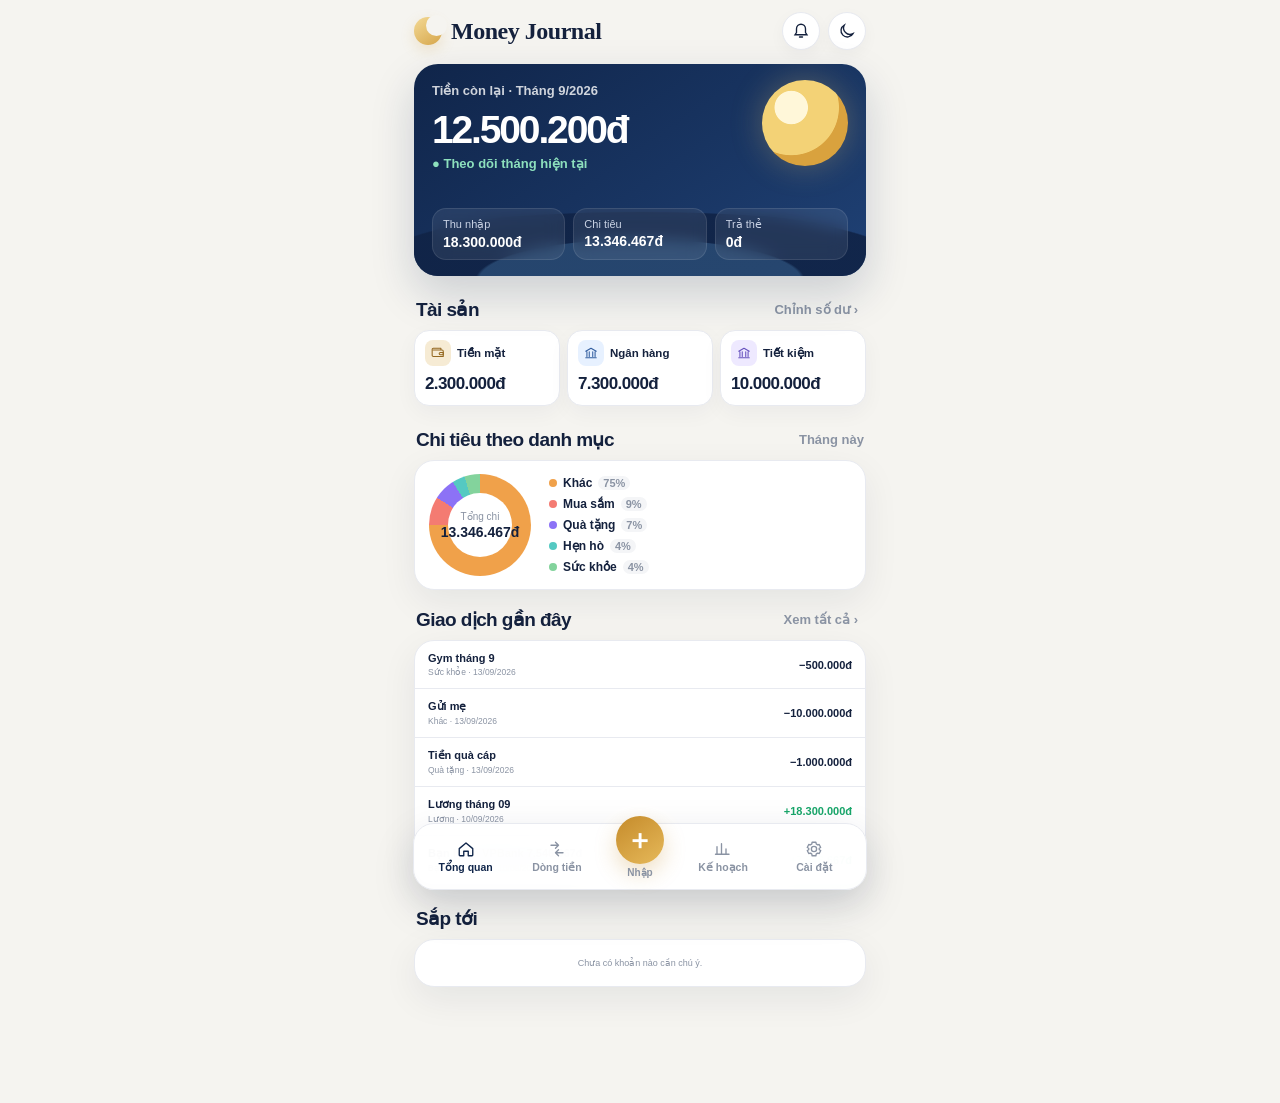
==== commit 56c4aa4c: "Load v126 transaction corrections" ====
--- a/index.html
+++ b/index.html
@@ -1 +1 @@
-<!doctype html><html lang="vi"><head><meta charset="utf-8"><meta name="viewport" content="width=device-width,initial-scale=1,viewport-fit=cover,user-scalable=no"><meta name="theme-color" content="#f5f4f0"><meta name="apple-mobile-web-app-capable" content="yes"><meta name="apple-mobile-web-app-status-bar-style" content="default"><meta name="apple-mobile-web-app-title" content="Money Journal"><link rel="manifest" href="manifest.webmanifest"><link rel="icon" href="icon.svg" type="image/svg+xml"><title>Money Journal</title><script>(function(){try{document.documentElement.dataset.theme=localStorage.getItem('mj_theme_mode')==='dark'?'dark':'light'}catch(e){}})();</script><script>(async()=>{try{if('serviceWorker'in navigator){const regs=await navigator.serviceWorker.getRegistrations();await Promise.all(regs.map(r=>r.unregister()))}if('caches'in window){const keys=await caches.keys();await Promise.all(keys.map(k=>caches.delete(k)))}}catch(e){}})();</script><link rel="stylesheet" href="./v120.css?v=1250"><link rel="stylesheet" href="./v121.css?v=1250"><link rel="stylesheet" href="./v122.css?v=1250"><link rel="stylesheet" href="./v123.css?v=1250"><link rel="stylesheet" href="./v124.css?v=1250"><link rel="stylesheet" href="./v125.css?v=1250"></head><body><div class="app"><header class="topbar"><div class="brand"><span class="brand-mark"></span><b>Money Journal</b></div><div class="top-actions"><button class="icon-btn" aria-label="Thông báo"><svg viewBox="0 0 24 24" fill="none" stroke="currentColor" stroke-width="1.8" stroke-linecap="round"><path d="M6 9a6 6 0 0 1 12 0v5l2 3H4l2-3zM10 20h4"/></svg></button><button class="icon-btn" id="themeBtn" aria-label="Đổi giao diện"><svg viewBox="0 0 24 24" fill="none" stroke="currentColor" stroke-width="1.8" stroke-linecap="round"><path d="M20 15.5A8.5 8.5 0 0 1 8.5 4 8.5 8.5 0 1 0 20 15.5Z"/></svg></button></div></header><main id="screen" class="screen"></main></div><nav class="bottom-nav" aria-label="Điều hướng"><button class="active" data-page="home"><svg viewBox="0 0 24 24" fill="none" stroke="currentColor" stroke-width="1.8" stroke-linecap="round" stroke-linejoin="round"><path d="M3 11.5 12 4l9 7.5V20a1 1 0 0 1-1 1h-5v-6H9v6H4a1 1 0 0 1-1-1z"/></svg><span>Tổng quan</span></button><button data-page="flow"><svg viewBox="0 0 24 24" fill="none" stroke="currentColor" stroke-width="1.8" stroke-linecap="round" stroke-linejoin="round"><path d="M4 7h10M10 3l4 4-4 4M20 17H10m4-4-4 4 4 4"/></svg><span>Dòng tiền</span></button><button class="add" id="addBtn" aria-label="Nhập giao dịch"><span>＋</span><small>Nhập</small></button><button data-page="plan"><svg viewBox="0 0 24 24" fill="none" stroke="currentColor" stroke-width="1.8" stroke-linecap="round"><path d="M4 19V9m6 10V5m6 14v-7m4 7H2"/></svg><span>Kế hoạch</span></button><button data-page="settings"><svg viewBox="0 0 24 24" fill="none" stroke="currentColor" stroke-width="1.8" stroke-linecap="round" stroke-linejoin="round"><circle cx="12" cy="12" r="3.5"/><path d="M19 12a7 7 0 0 0-.1-1l2-1-2-4-2 .5a7 7 0 0 0-1.8-1L14.5 3h-5L9 5.5a7 7 0 0 0-1.8 1L5 6 3 10l2 1a7 7 0 0 0 0 2l-2 1 2 4 2.2-.5a7 7 0 0 0 1.8 1L9.5 21h5l.5-2.5a7 7 0 0 0 1.8-1L19 18l2-4-2-1a7 7 0 0 0 0-1Z"/></svg><span>Cài đặt</span></button></nav><div class="overlay" id="overlay"></div><script src="./v120.js?v=1250" defer></script><script src="./v121.js?v=1250" defer></script><script src="./v123.js?v=1250" defer></script><script src="./v124.js?v=1250" defer></script><script src="./v125.js?v=1250" defer></script></body></html>+<!doctype html><html lang="vi"><head><meta charset="utf-8"><meta name="viewport" content="width=device-width,initial-scale=1,viewport-fit=cover,user-scalable=no"><meta name="theme-color" content="#f5f4f0"><meta name="apple-mobile-web-app-capable" content="yes"><meta name="apple-mobile-web-app-status-bar-style" content="default"><meta name="apple-mobile-web-app-title" content="Money Journal"><link rel="manifest" href="manifest.webmanifest"><link rel="icon" href="icon.svg" type="image/svg+xml"><title>Money Journal</title><script>(function(){try{document.documentElement.dataset.theme=localStorage.getItem('mj_theme_mode')==='dark'?'dark':'light'}catch(e){}})();</script><script>(async()=>{try{if('serviceWorker'in navigator){const regs=await navigator.serviceWorker.getRegistrations();await Promise.all(regs.map(r=>r.unregister()))}if('caches'in window){const keys=await caches.keys();await Promise.all(keys.map(k=>caches.delete(k)))}}catch(e){}})();</script><link rel="stylesheet" href="./v120.css?v=1260"><link rel="stylesheet" href="./v121.css?v=1260"><link rel="stylesheet" href="./v122.css?v=1260"><link rel="stylesheet" href="./v123.css?v=1260"><link rel="stylesheet" href="./v124.css?v=1260"><link rel="stylesheet" href="./v125.css?v=1260"></head><body><div class="app"><header class="topbar"><div class="brand"><span class="brand-mark"></span><b>Money Journal</b></div><div class="top-actions"><button class="icon-btn" aria-label="Thông báo"><svg viewBox="0 0 24 24" fill="none" stroke="currentColor" stroke-width="1.8" stroke-linecap="round"><path d="M6 9a6 6 0 0 1 12 0v5l2 3H4l2-3zM10 20h4"/></svg></button><button class="icon-btn" id="themeBtn" aria-label="Đổi giao diện"><svg viewBox="0 0 24 24" fill="none" stroke="currentColor" stroke-width="1.8" stroke-linecap="round"><path d="M20 15.5A8.5 8.5 0 0 1 8.5 4 8.5 8.5 0 1 0 20 15.5Z"/></svg></button></div></header><main id="screen" class="screen"></main></div><nav class="bottom-nav" aria-label="Điều hướng"><button class="active" data-page="home"><svg viewBox="0 0 24 24" fill="none" stroke="currentColor" stroke-width="1.8" stroke-linecap="round" stroke-linejoin="round"><path d="M3 11.5 12 4l9 7.5V20a1 1 0 0 1-1 1h-5v-6H9v6H4a1 1 0 0 1-1-1z"/></svg><span>Tổng quan</span></button><button data-page="flow"><svg viewBox="0 0 24 24" fill="none" stroke="currentColor" stroke-width="1.8" stroke-linecap="round" stroke-linejoin="round"><path d="M4 7h10M10 3l4 4-4 4M20 17H10m4-4-4 4 4 4"/></svg><span>Dòng tiền</span></button><button class="add" id="addBtn" aria-label="Nhập giao dịch"><span>＋</span><small>Nhập</small></button><button data-page="plan"><svg viewBox="0 0 24 24" fill="none" stroke="currentColor" stroke-width="1.8" stroke-linecap="round"><path d="M4 19V9m6 10V5m6 14v-7m4 7H2"/></svg><span>Kế hoạch</span></button><button data-page="settings"><svg viewBox="0 0 24 24" fill="none" stroke="currentColor" stroke-width="1.8" stroke-linecap="round" stroke-linejoin="round"><circle cx="12" cy="12" r="3.5"/><path d="M19 12a7 7 0 0 0-.1-1l2-1-2-4-2 .5a7 7 0 0 0-1.8-1L14.5 3h-5L9 5.5a7 7 0 0 0-1.8 1L5 6 3 10l2 1a7 7 0 0 0 0 2l-2 1 2 4 2.2-.5a7 7 0 0 0 1.8 1L9.5 21h5l.5-2.5a7 7 0 0 0 1.8-1L19 18l2-4-2-1a7 7 0 0 0 0-1Z"/></svg><span>Cài đặt</span></button></nav><div class="overlay" id="overlay"></div><script src="./v120.js?v=1260" defer></script><script src="./v121.js?v=1260" defer></script><script src="./v123.js?v=1260" defer></script><script src="./v124.js?v=1260" defer></script><script src="./v125.js?v=1260" defer></script><script src="./v126.js?v=1260" defer></script></body></html>
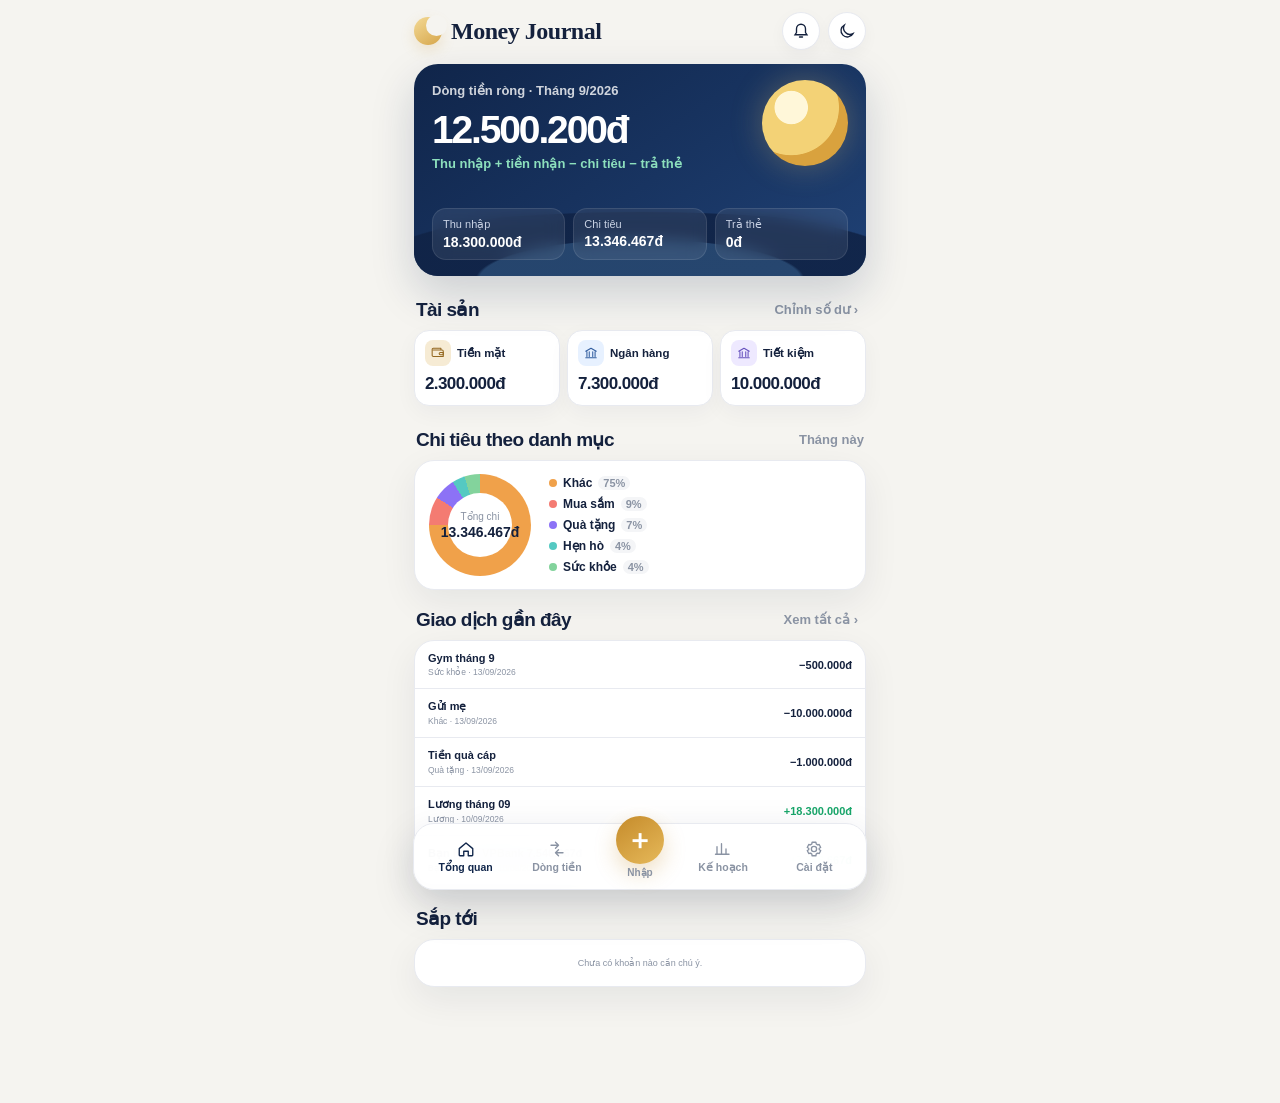
==== commit dbce7720: "Load V12.7 budget planning UI" ====
--- a/index.html
+++ b/index.html
@@ -1 +1 @@
-<!doctype html><html lang="vi"><head><meta charset="utf-8"><meta name="viewport" content="width=device-width,initial-scale=1,viewport-fit=cover,user-scalable=no"><meta name="theme-color" content="#f5f4f0"><meta name="apple-mobile-web-app-capable" content="yes"><meta name="apple-mobile-web-app-status-bar-style" content="default"><meta name="apple-mobile-web-app-title" content="Money Journal"><link rel="manifest" href="manifest.webmanifest"><link rel="icon" href="icon.svg" type="image/svg+xml"><title>Money Journal</title><script>(function(){try{document.documentElement.dataset.theme=localStorage.getItem('mj_theme_mode')==='dark'?'dark':'light'}catch(e){}})();</script><script>(async()=>{try{if('serviceWorker'in navigator){const regs=await navigator.serviceWorker.getRegistrations();await Promise.all(regs.map(r=>r.unregister()))}if('caches'in window){const keys=await caches.keys();await Promise.all(keys.map(k=>caches.delete(k)))}}catch(e){}})();</script><link rel="stylesheet" href="./v120.css?v=1260"><link rel="stylesheet" href="./v121.css?v=1260"><link rel="stylesheet" href="./v122.css?v=1260"><link rel="stylesheet" href="./v123.css?v=1260"><link rel="stylesheet" href="./v124.css?v=1260"><link rel="stylesheet" href="./v125.css?v=1260"></head><body><div class="app"><header class="topbar"><div class="brand"><span class="brand-mark"></span><b>Money Journal</b></div><div class="top-actions"><button class="icon-btn" aria-label="Thông báo"><svg viewBox="0 0 24 24" fill="none" stroke="currentColor" stroke-width="1.8" stroke-linecap="round"><path d="M6 9a6 6 0 0 1 12 0v5l2 3H4l2-3zM10 20h4"/></svg></button><button class="icon-btn" id="themeBtn" aria-label="Đổi giao diện"><svg viewBox="0 0 24 24" fill="none" stroke="currentColor" stroke-width="1.8" stroke-linecap="round"><path d="M20 15.5A8.5 8.5 0 0 1 8.5 4 8.5 8.5 0 1 0 20 15.5Z"/></svg></button></div></header><main id="screen" class="screen"></main></div><nav class="bottom-nav" aria-label="Điều hướng"><button class="active" data-page="home"><svg viewBox="0 0 24 24" fill="none" stroke="currentColor" stroke-width="1.8" stroke-linecap="round" stroke-linejoin="round"><path d="M3 11.5 12 4l9 7.5V20a1 1 0 0 1-1 1h-5v-6H9v6H4a1 1 0 0 1-1-1z"/></svg><span>Tổng quan</span></button><button data-page="flow"><svg viewBox="0 0 24 24" fill="none" stroke="currentColor" stroke-width="1.8" stroke-linecap="round" stroke-linejoin="round"><path d="M4 7h10M10 3l4 4-4 4M20 17H10m4-4-4 4 4 4"/></svg><span>Dòng tiền</span></button><button class="add" id="addBtn" aria-label="Nhập giao dịch"><span>＋</span><small>Nhập</small></button><button data-page="plan"><svg viewBox="0 0 24 24" fill="none" stroke="currentColor" stroke-width="1.8" stroke-linecap="round"><path d="M4 19V9m6 10V5m6 14v-7m4 7H2"/></svg><span>Kế hoạch</span></button><button data-page="settings"><svg viewBox="0 0 24 24" fill="none" stroke="currentColor" stroke-width="1.8" stroke-linecap="round" stroke-linejoin="round"><circle cx="12" cy="12" r="3.5"/><path d="M19 12a7 7 0 0 0-.1-1l2-1-2-4-2 .5a7 7 0 0 0-1.8-1L14.5 3h-5L9 5.5a7 7 0 0 0-1.8 1L5 6 3 10l2 1a7 7 0 0 0 0 2l-2 1 2 4 2.2-.5a7 7 0 0 0 1.8 1L9.5 21h5l.5-2.5a7 7 0 0 0 1.8-1L19 18l2-4-2-1a7 7 0 0 0 0-1Z"/></svg><span>Cài đặt</span></button></nav><div class="overlay" id="overlay"></div><script src="./v120.js?v=1260" defer></script><script src="./v121.js?v=1260" defer></script><script src="./v123.js?v=1260" defer></script><script src="./v124.js?v=1260" defer></script><script src="./v125.js?v=1260" defer></script><script src="./v126.js?v=1260" defer></script></body></html>+<!doctype html><html lang="vi"><head><meta charset="utf-8"><meta name="viewport" content="width=device-width,initial-scale=1,viewport-fit=cover,user-scalable=no"><meta name="theme-color" content="#f5f4f0"><meta name="apple-mobile-web-app-capable" content="yes"><meta name="apple-mobile-web-app-status-bar-style" content="default"><meta name="apple-mobile-web-app-title" content="Money Journal"><link rel="manifest" href="manifest.webmanifest"><link rel="icon" href="icon.svg" type="image/svg+xml"><title>Money Journal</title><script>(function(){try{document.documentElement.dataset.theme=localStorage.getItem('mj_theme_mode')==='dark'?'dark':'light'}catch(e){}})();</script><script>(async()=>{try{if('serviceWorker'in navigator){const regs=await navigator.serviceWorker.getRegistrations();await Promise.all(regs.map(r=>r.unregister()))}if('caches'in window){const keys=await caches.keys();await Promise.all(keys.map(k=>caches.delete(k)))}}catch(e){}})();</script><link rel="stylesheet" href="./v120.css?v=1270"><link rel="stylesheet" href="./v121.css?v=1270"><link rel="stylesheet" href="./v122.css?v=1270"><link rel="stylesheet" href="./v123.css?v=1270"><link rel="stylesheet" href="./v124.css?v=1270"><link rel="stylesheet" href="./v125.css?v=1270"><link rel="stylesheet" href="./v127.css?v=1270"></head><body><div class="app"><header class="topbar"><div class="brand"><span class="brand-mark"></span><b>Money Journal</b></div><div class="top-actions"><button class="icon-btn" aria-label="Thông báo"><svg viewBox="0 0 24 24" fill="none" stroke="currentColor" stroke-width="1.8" stroke-linecap="round"><path d="M6 9a6 6 0 0 1 12 0v5l2 3H4l2-3zM10 20h4"/></svg></button><button class="icon-btn" id="themeBtn" aria-label="Đổi giao diện"><svg viewBox="0 0 24 24" fill="none" stroke="currentColor" stroke-width="1.8" stroke-linecap="round"><path d="M20 15.5A8.5 8.5 0 0 1 8.5 4 8.5 8.5 0 1 0 20 15.5Z"/></svg></button></div></header><main id="screen" class="screen"></main></div><nav class="bottom-nav" aria-label="Điều hướng"><button class="active" data-page="home"><svg viewBox="0 0 24 24" fill="none" stroke="currentColor" stroke-width="1.8" stroke-linecap="round" stroke-linejoin="round"><path d="M3 11.5 12 4l9 7.5V20a1 1 0 0 1-1 1h-5v-6H9v6H4a1 1 0 0 1-1-1z"/></svg><span>Tổng quan</span></button><button data-page="flow"><svg viewBox="0 0 24 24" fill="none" stroke="currentColor" stroke-width="1.8" stroke-linecap="round" stroke-linejoin="round"><path d="M4 7h10M10 3l4 4-4 4M20 17H10m4-4-4 4 4 4"/></svg><span>Dòng tiền</span></button><button class="add" id="addBtn" aria-label="Nhập giao dịch"><span>＋</span><small>Nhập</small></button><button data-page="plan"><svg viewBox="0 0 24 24" fill="none" stroke="currentColor" stroke-width="1.8" stroke-linecap="round"><path d="M4 19V9m6 10V5m6 14v-7m4 7H2"/></svg><span>Kế hoạch</span></button><button data-page="settings"><svg viewBox="0 0 24 24" fill="none" stroke="currentColor" stroke-width="1.8" stroke-linecap="round" stroke-linejoin="round"><circle cx="12" cy="12" r="3.5"/><path d="M19 12a7 7 0 0 0-.1-1l2-1-2-4-2 .5a7 7 0 0 0-1.8-1L14.5 3h-5L9 5.5a7 7 0 0 0-1.8 1L5 6 3 10l2 1a7 7 0 0 0 0 2l-2 1 2 4 2.2-.5a7 7 0 0 0 1.8 1L9.5 21h5l.5-2.5a7 7 0 0 0 1.8-1L19 18l2-4-2-1a7 7 0 0 0 0-1Z"/></svg><span>Cài đặt</span></button></nav><div class="overlay" id="overlay"></div><script src="./v120.js?v=1270" defer></script><script src="./v121.js?v=1270" defer></script><script src="./v123.js?v=1270" defer></script><script src="./v124.js?v=1270" defer></script><script src="./v125.js?v=1270" defer></script><script src="./v126.js?v=1270" defer></script><script src="./v127.js?v=1270" defer></script></body></html>
--- a/v127.css
+++ b/v127.css
@@ -0,0 +1 @@
+.plan127{margin:0 0 18px}.plan127-top{display:flex;align-items:flex-end;justify-content:space-between;padding:16px 16px 12px;border:1px solid var(--line);border-radius:20px 20px 0 0;background:linear-gradient(145deg,var(--surface),var(--surface2))}.plan127-top small{display:block;color:var(--muted);font-size:8px;font-weight:800;letter-spacing:.08em}.plan127-top h2{margin:4px 0 0;font-size:25px;letter-spacing:-.05em}.plan127-chip{padding:6px 9px;border-radius:999px;font-size:8px;font-weight:850}.plan127-chip.ok{background:#e0f5ea;color:#18764f}.plan127-chip.warn{background:#fff1d8;color:#9a6817}.plan127-buckets{border-left:1px solid var(--line);border-right:1px solid var(--line);background:var(--surface)}.plan127-row{display:grid;grid-template-columns:minmax(0,1fr) auto;gap:12px;align-items:center;padding:11px 14px;border-bottom:1px solid var(--line)}.plan127-row b{display:block;font-size:10.5px}.plan127-row small{display:block;margin-top:2px;color:var(--muted);font-size:8px;line-height:1.35}.plan127-row strong{font-size:11px}.plan127-row.save{border-left:3px solid var(--gold)}.plan127-row.reserve{border-left:3px solid var(--green)}.plan127-row.fixed{border-left:3px solid var(--blue)}.plan127-total{display:flex;justify-content:space-between;align-items:center;padding:12px 14px;border:1px solid var(--line);border-top:0;border-radius:0 0 16px 16px;background:var(--surface)}.plan127-total span{font-size:9px;color:var(--muted)}.plan127-total b{font-size:13px}.plan127-note{margin:8px 2px 14px;color:var(--muted);font-size:8.5px;line-height:1.45}.plan127-trip{padding:14px;border:1px solid var(--line);border-radius:18px;background:linear-gradient(145deg,#15284a,#294c7d);color:#fff;box-shadow:var(--shadow)}.plan127-trip-head{display:flex;justify-content:space-between;align-items:center}.plan127-trip-head small{display:block;color:#c8d6ee;font-size:8px;font-weight:800}.plan127-trip-head h3{margin:2px 0 0;font:700 20px Georgia,serif}.plan127-trip-head em{font-style:normal;font-size:8px;font-weight:800;padding:6px 8px;border-radius:999px;background:rgba(255,255,255,.1)}.plan127-trip-grid{display:grid;grid-template-columns:repeat(3,1fr);gap:7px;margin-top:12px}.plan127-trip-grid div{padding:9px;border-radius:12px;background:rgba(255,255,255,.08)}.plan127-trip-grid small{display:block;color:#c8d6ee;font-size:7.5px;line-height:1.25}.plan127-trip-grid b{display:block;margin-top:4px;font-size:10px}.plan127-trip p{margin:10px 0 0;color:#dce6f6;font-size:8.5px;line-height:1.45}html[data-theme="dark"] .plan127-chip.ok{background:#153b2d;color:#8ce1b6}
